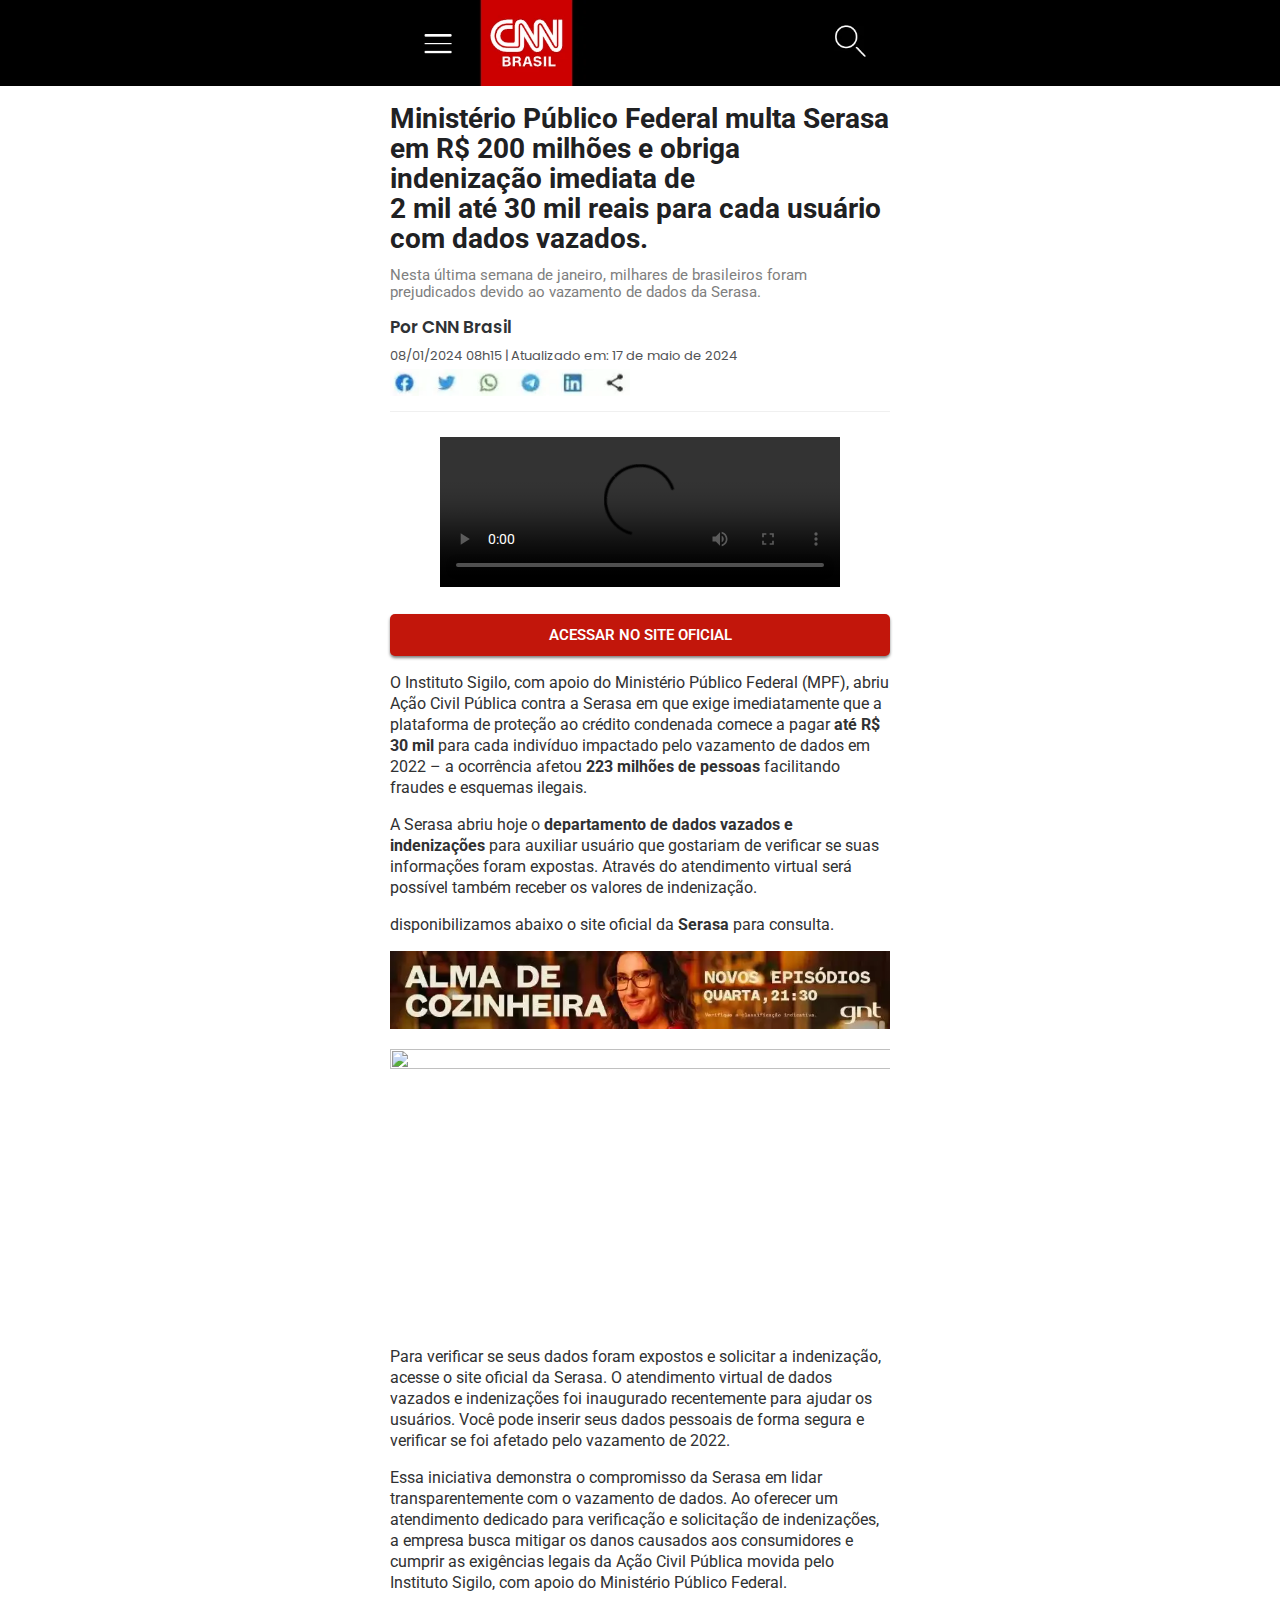
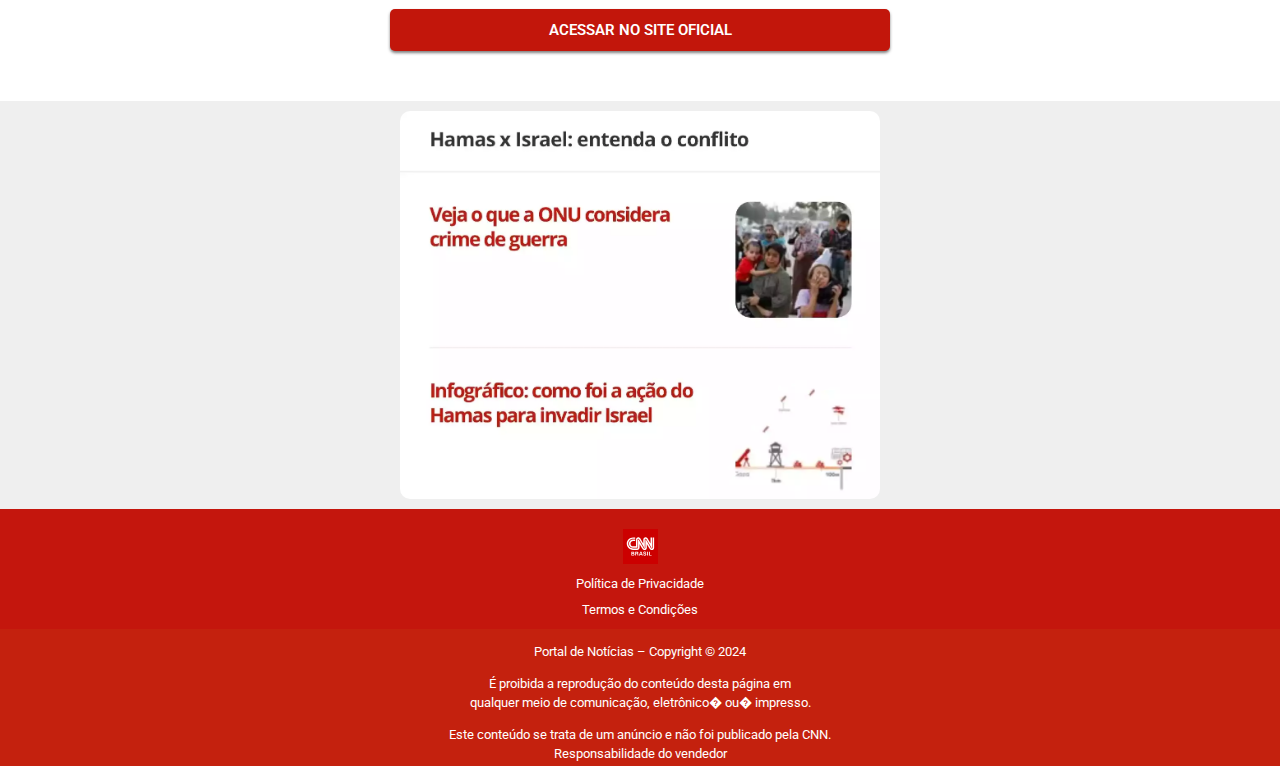
==== noticia/index.html @ d53c0d23 "v1" ====
<!DOCTYPE html><html lang="pt-BR"><head>
    <script src="js/latest.js" async="" defer=""></script>
	<meta charset="UTF-8">
			<title>adv – serviciosonline.site</title>
		<meta name="viewport" content="width=device-width, initial-scale=1">
<meta name="robots" content="max-image-preview:large">
<title>adv – serviciosonline.site</title>
<link rel="alternate" type="application/rss+xml" title="Feed para serviciosonline.site »" href="https://acesso44.click/feed/">
<link rel="alternate" type="application/rss+xml" title="Feed de comentários para serviciosonline.site »" href="https://acesso44.click/comments/feed/">
<script>
window._wpemojiSettings = {"baseUrl":"https:\/\/s.w.org\/images\/core\/emoji\/15.0.3\/72x72\/","ext":".png","svgUrl":"https:\/\/s.w.org\/images\/core\/emoji\/15.0.3\/svg\/","svgExt":".svg","source":{"concatemoji":"https:\/\/acesso44.click\/wp-includes\/js\/wp-emoji-release.min.js?ver=4674ab5da4f1f7cc9810486fd64dbff5"}};
/*! This file is auto-generated */
!function(i,n){var o,s,e;function c(e){try{var t={supportTests:e,timestamp:(new Date).valueOf()};sessionStorage.setItem(o,JSON.stringify(t))}catch(e){}}function p(e,t,n){e.clearRect(0,0,e.canvas.width,e.canvas.height),e.fillText(t,0,0);var t=new Uint32Array(e.getImageData(0,0,e.canvas.width,e.canvas.height).data),r=(e.clearRect(0,0,e.canvas.width,e.canvas.height),e.fillText(n,0,0),new Uint32Array(e.getImageData(0,0,e.canvas.width,e.canvas.height).data));return t.every(function(e,t){return e===r[t]})}function u(e,t,n){switch(t){case"flag":return n(e,"\ud83c\udff3\ufe0f\u200d\u26a7\ufe0f","\ud83c\udff3\ufe0f\u200b\u26a7\ufe0f")?!1:!n(e,"\ud83c\uddfa\ud83c\uddf3","\ud83c\uddfa\u200b\ud83c\uddf3")&&!n(e,"\ud83c\udff4\udb40\udc67\udb40\udc62\udb40\udc65\udb40\udc6e\udb40\udc67\udb40\udc7f","\ud83c\udff4\u200b\udb40\udc67\u200b\udb40\udc62\u200b\udb40\udc65\u200b\udb40\udc6e\u200b\udb40\udc67\u200b\udb40\udc7f");case"emoji":return!n(e,"\ud83d\udc26\u200d\u2b1b","\ud83d\udc26\u200b\u2b1b")}return!1}function f(e,t,n){var r="undefined"!=typeof WorkerGlobalScope&&self instanceof WorkerGlobalScope?new OffscreenCanvas(300,150):i.createElement("canvas"),a=r.getContext("2d",{willReadFrequently:!0}),o=(a.textBaseline="top",a.font="600 32px Arial",{});return e.forEach(function(e){o[e]=t(a,e,n)}),o}function t(e){var t=i.createElement("script");t.src=e,t.defer=!0,i.head.appendChild(t)}"undefined"!=typeof Promise&&(o="wpEmojiSettingsSupports",s=["flag","emoji"],n.supports={everything:!0,everythingExceptFlag:!0},e=new Promise(function(e){i.addEventListener("DOMContentLoaded",e,{once:!0})}),new Promise(function(t){var n=function(){try{var e=JSON.parse(sessionStorage.getItem(o));if("object"==typeof e&&"number"==typeof e.timestamp&&(new Date).valueOf()<e.timestamp+604800&&"object"==typeof e.supportTests)return e.supportTests}catch(e){}return null}();if(!n){if("undefined"!=typeof Worker&&"undefined"!=typeof OffscreenCanvas&&"undefined"!=typeof URL&&URL.createObjectURL&&"undefined"!=typeof Blob)try{var e="postMessage("+f.toString()+"("+[JSON.stringify(s),u.toString(),p.toString()].join(",")+"));",r=new Blob([e],{type:"text/javascript"}),a=new Worker(URL.createObjectURL(r),{name:"wpTestEmojiSupports"});return void(a.onmessage=function(e){c(n=e.data),a.terminate(),t(n)})}catch(e){}c(n=f(s,u,p))}t(n)}).then(function(e){for(var t in e)n.supports[t]=e[t],n.supports.everything=n.supports.everything&&n.supports[t],"flag"!==t&&(n.supports.everythingExceptFlag=n.supports.everythingExceptFlag&&n.supports[t]);n.supports.everythingExceptFlag=n.supports.everythingExceptFlag&&!n.supports.flag,n.DOMReady=!1,n.readyCallback=function(){n.DOMReady=!0}}).then(function(){return e}).then(function(){var e;n.supports.everything||(n.readyCallback(),(e=n.source||{}).concatemoji?t(e.concatemoji):e.wpemoji&&e.twemoji&&(t(e.twemoji),t(e.wpemoji)))}))}((window,document),window._wpemojiSettings);
</script>
<style id="wp-emoji-styles-inline-css">

	img.wp-smiley, img.emoji {
		display: inline !important;
		border: none !important;
		box-shadow: none !important;
		height: 1em !important;
		width: 1em !important;
		margin: 0 0.07em !important;
		vertical-align: -0.1em !important;
		background: none !important;
		padding: 0 !important;
	}
</style>
<style id="wp-block-library-inline-css">
:root{--wp-admin-theme-color:#007cba;--wp-admin-theme-color--rgb:0,124,186;--wp-admin-theme-color-darker-10:#006ba1;--wp-admin-theme-color-darker-10--rgb:0,107,161;--wp-admin-theme-color-darker-20:#005a87;--wp-admin-theme-color-darker-20--rgb:0,90,135;--wp-admin-border-width-focus:2px;--wp-block-synced-color:#7a00df;--wp-block-synced-color--rgb:122,0,223;--wp-bound-block-color:#9747ff}@media (min-resolution:192dpi){:root{--wp-admin-border-width-focus:1.5px}}.wp-element-button{cursor:pointer}:root{--wp--preset--font-size--normal:16px;--wp--preset--font-size--huge:42px}:root .has-very-light-gray-background-color{background-color:#eee}:root .has-very-dark-gray-background-color{background-color:#313131}:root .has-very-light-gray-color{color:#eee}:root .has-very-dark-gray-color{color:#313131}:root .has-vivid-green-cyan-to-vivid-cyan-blue-gradient-background{background:linear-gradient(135deg,#00d084,#0693e3)}:root .has-purple-crush-gradient-background{background:linear-gradient(135deg,#34e2e4,#4721fb 50%,#ab1dfe)}:root .has-hazy-dawn-gradient-background{background:linear-gradient(135deg,#faaca8,#dad0ec)}:root .has-subdued-olive-gradient-background{background:linear-gradient(135deg,#fafae1,#67a671)}:root .has-atomic-cream-gradient-background{background:linear-gradient(135deg,#fdd79a,#004a59)}:root .has-nightshade-gradient-background{background:linear-gradient(135deg,#330968,#31cdcf)}:root .has-midnight-gradient-background{background:linear-gradient(135deg,#020381,#2874fc)}.has-regular-font-size{font-size:1em}.has-larger-font-size{font-size:2.625em}.has-normal-font-size{font-size:var(--wp--preset--font-size--normal)}.has-huge-font-size{font-size:var(--wp--preset--font-size--huge)}.has-text-align-center{text-align:center}.has-text-align-left{text-align:left}.has-text-align-right{text-align:right}#end-resizable-editor-section{display:none}.aligncenter{clear:both}.items-justified-left{justify-content:flex-start}.items-justified-center{justify-content:center}.items-justified-right{justify-content:flex-end}.items-justified-space-between{justify-content:space-between}.screen-reader-text{border:0;clip:rect(1px,1px,1px,1px);-webkit-clip-path:inset(50%);clip-path:inset(50%);height:1px;margin:-1px;overflow:hidden;padding:0;position:absolute;width:1px;word-wrap:normal!important}.screen-reader-text:focus{background-color:#ddd;clip:auto!important;-webkit-clip-path:none;clip-path:none;color:#444;display:block;font-size:1em;height:auto;left:5px;line-height:normal;padding:15px 23px 14px;text-decoration:none;top:5px;width:auto;z-index:100000}html :where(.has-border-color){border-style:solid}html :where([style*=border-top-color]){border-top-style:solid}html :where([style*=border-right-color]){border-right-style:solid}html :where([style*=border-bottom-color]){border-bottom-style:solid}html :where([style*=border-left-color]){border-left-style:solid}html :where([style*=border-width]){border-style:solid}html :where([style*=border-top-width]){border-top-style:solid}html :where([style*=border-right-width]){border-right-style:solid}html :where([style*=border-bottom-width]){border-bottom-style:solid}html :where([style*=border-left-width]){border-left-style:solid}html :where(img[class*=wp-image-]){height:auto;max-width:100%}:where(figure){margin:0 0 1em}html :where(.is-position-sticky){--wp-admin--admin-bar--position-offset:var(--wp-admin--admin-bar--height,0px)}@media screen and (max-width:600px){html :where(.is-position-sticky){--wp-admin--admin-bar--position-offset:0px}}
</style>
<style id="global-styles-inline-css">
body{--wp--preset--color--black: #000000;--wp--preset--color--cyan-bluish-gray: #abb8c3;--wp--preset--color--white: #ffffff;--wp--preset--color--pale-pink: #f78da7;--wp--preset--color--vivid-red: #cf2e2e;--wp--preset--color--luminous-vivid-orange: #ff6900;--wp--preset--color--luminous-vivid-amber: #fcb900;--wp--preset--color--light-green-cyan: #7bdcb5;--wp--preset--color--vivid-green-cyan: #00d084;--wp--preset--color--pale-cyan-blue: #8ed1fc;--wp--preset--color--vivid-cyan-blue: #0693e3;--wp--preset--color--vivid-purple: #9b51e0;--wp--preset--color--base: #f9f9f9;--wp--preset--color--base-2: #ffffff;--wp--preset--color--contrast: #111111;--wp--preset--color--contrast-2: #636363;--wp--preset--color--contrast-3: #A4A4A4;--wp--preset--color--accent: #cfcabe;--wp--preset--color--accent-2: #c2a990;--wp--preset--color--accent-3: #d8613c;--wp--preset--color--accent-4: #b1c5a4;--wp--preset--color--accent-5: #b5bdbc;--wp--preset--gradient--vivid-cyan-blue-to-vivid-purple: linear-gradient(135deg,rgba(6,147,227,1) 0%,rgb(155,81,224) 100%);--wp--preset--gradient--light-green-cyan-to-vivid-green-cyan: linear-gradient(135deg,rgb(122,220,180) 0%,rgb(0,208,130) 100%);--wp--preset--gradient--luminous-vivid-amber-to-luminous-vivid-orange: linear-gradient(135deg,rgba(252,185,0,1) 0%,rgba(255,105,0,1) 100%);--wp--preset--gradient--luminous-vivid-orange-to-vivid-red: linear-gradient(135deg,rgba(255,105,0,1) 0%,rgb(207,46,46) 100%);--wp--preset--gradient--very-light-gray-to-cyan-bluish-gray: linear-gradient(135deg,rgb(238,238,238) 0%,rgb(169,184,195) 100%);--wp--preset--gradient--cool-to-warm-spectrum: linear-gradient(135deg,rgb(74,234,220) 0%,rgb(151,120,209) 20%,rgb(207,42,186) 40%,rgb(238,44,130) 60%,rgb(251,105,98) 80%,rgb(254,248,76) 100%);--wp--preset--gradient--blush-light-purple: linear-gradient(135deg,rgb(255,206,236) 0%,rgb(152,150,240) 100%);--wp--preset--gradient--blush-bordeaux: linear-gradient(135deg,rgb(254,205,165) 0%,rgb(254,45,45) 50%,rgb(107,0,62) 100%);--wp--preset--gradient--luminous-dusk: linear-gradient(135deg,rgb(255,203,112) 0%,rgb(199,81,192) 50%,rgb(65,88,208) 100%);--wp--preset--gradient--pale-ocean: linear-gradient(135deg,rgb(255,245,203) 0%,rgb(182,227,212) 50%,rgb(51,167,181) 100%);--wp--preset--gradient--electric-grass: linear-gradient(135deg,rgb(202,248,128) 0%,rgb(113,206,126) 100%);--wp--preset--gradient--midnight: linear-gradient(135deg,rgb(2,3,129) 0%,rgb(40,116,252) 100%);--wp--preset--gradient--gradient-1: linear-gradient(to bottom, #cfcabe 0%, #F9F9F9 100%);--wp--preset--gradient--gradient-2: linear-gradient(to bottom, #C2A990 0%, #F9F9F9 100%);--wp--preset--gradient--gradient-3: linear-gradient(to bottom, #D8613C 0%, #F9F9F9 100%);--wp--preset--gradient--gradient-4: linear-gradient(to bottom, #B1C5A4 0%, #F9F9F9 100%);--wp--preset--gradient--gradient-5: linear-gradient(to bottom, #B5BDBC 0%, #F9F9F9 100%);--wp--preset--gradient--gradient-6: linear-gradient(to bottom, #A4A4A4 0%, #F9F9F9 100%);--wp--preset--gradient--gradient-7: linear-gradient(to bottom, #cfcabe 50%, #F9F9F9 50%);--wp--preset--gradient--gradient-8: linear-gradient(to bottom, #C2A990 50%, #F9F9F9 50%);--wp--preset--gradient--gradient-9: linear-gradient(to bottom, #D8613C 50%, #F9F9F9 50%);--wp--preset--gradient--gradient-10: linear-gradient(to bottom, #B1C5A4 50%, #F9F9F9 50%);--wp--preset--gradient--gradient-11: linear-gradient(to bottom, #B5BDBC 50%, #F9F9F9 50%);--wp--preset--gradient--gradient-12: linear-gradient(to bottom, #A4A4A4 50%, #F9F9F9 50%);--wp--preset--font-size--small: 0.9rem;--wp--preset--font-size--medium: 1.05rem;--wp--preset--font-size--large: clamp(1.39rem, 1.39rem + ((1vw - 0.2rem) * 0.767), 1.85rem);--wp--preset--font-size--x-large: clamp(1.85rem, 1.85rem + ((1vw - 0.2rem) * 1.083), 2.5rem);--wp--preset--font-size--xx-large: clamp(2.5rem, 2.5rem + ((1vw - 0.2rem) * 1.283), 3.27rem);--wp--preset--font-family--body: "Inter", sans-serif;--wp--preset--font-family--heading: Cardo;--wp--preset--font-family--system-sans-serif: -apple-system, BlinkMacSystemFont, avenir next, avenir, segoe ui, helvetica neue, helvetica, Cantarell, Ubuntu, roboto, noto, arial, sans-serif;--wp--preset--font-family--system-serif: Iowan Old Style, Apple Garamond, Baskerville, Times New Roman, Droid Serif, Times, Source Serif Pro, serif, Apple Color Emoji, Segoe UI Emoji, Segoe UI Symbol;--wp--preset--spacing--10: 1rem;--wp--preset--spacing--20: min(1.5rem, 2vw);--wp--preset--spacing--30: min(2.5rem, 3vw);--wp--preset--spacing--40: min(4rem, 5vw);--wp--preset--spacing--50: min(6.5rem, 8vw);--wp--preset--spacing--60: min(10.5rem, 13vw);--wp--preset--shadow--natural: 6px 6px 9px rgba(0, 0, 0, 0.2);--wp--preset--shadow--deep: 12px 12px 50px rgba(0, 0, 0, 0.4);--wp--preset--shadow--sharp: 6px 6px 0px rgba(0, 0, 0, 0.2);--wp--preset--shadow--outlined: 6px 6px 0px -3px rgba(255, 255, 255, 1), 6px 6px rgba(0, 0, 0, 1);--wp--preset--shadow--crisp: 6px 6px 0px rgba(0, 0, 0, 1);}body { margin: 0;--wp--style--global--content-size: 620px;--wp--style--global--wide-size: 1280px; }.wp-site-blocks { padding-top: var(--wp--style--root--padding-top); padding-bottom: var(--wp--style--root--padding-bottom); }.has-global-padding { padding-right: var(--wp--style--root--padding-right); padding-left: var(--wp--style--root--padding-left); }.has-global-padding :where(.has-global-padding:not(.wp-block-block)) { padding-right: 0; padding-left: 0; }.has-global-padding > .alignfull { margin-right: calc(var(--wp--style--root--padding-right) * -1); margin-left: calc(var(--wp--style--root--padding-left) * -1); }.has-global-padding :where(.has-global-padding:not(.wp-block-block)) > .alignfull { margin-right: 0; margin-left: 0; }.has-global-padding > .alignfull:where(:not(.has-global-padding):not(.is-layout-flex):not(.is-layout-grid)) > :where([class*="wp-block-"]:not(.alignfull):not([class*="__"]),p,h1,h2,h3,h4,h5,h6,ul,ol) { padding-right: var(--wp--style--root--padding-right); padding-left: var(--wp--style--root--padding-left); }.has-global-padding :where(.has-global-padding) > .alignfull:where(:not(.has-global-padding)) > :where([class*="wp-block-"]:not(.alignfull):not([class*="__"]),p,h1,h2,h3,h4,h5,h6,ul,ol) { padding-right: 0; padding-left: 0; }.wp-site-blocks > .alignleft { float: left; margin-right: 2em; }.wp-site-blocks > .alignright { float: right; margin-left: 2em; }.wp-site-blocks > .aligncenter { justify-content: center; margin-left: auto; margin-right: auto; }:where(.wp-site-blocks) > * { margin-block-start: 1.2rem; margin-block-end: 0; }:where(.wp-site-blocks) > :first-child:first-child { margin-block-start: 0; }:where(.wp-site-blocks) > :last-child:last-child { margin-block-end: 0; }body { --wp--style--block-gap: 1.2rem; }:where(body .is-layout-flow)  > :first-child:first-child{margin-block-start: 0;}:where(body .is-layout-flow)  > :last-child:last-child{margin-block-end: 0;}:where(body .is-layout-flow)  > *{margin-block-start: 1.2rem;margin-block-end: 0;}:where(body .is-layout-constrained)  > :first-child:first-child{margin-block-start: 0;}:where(body .is-layout-constrained)  > :last-child:last-child{margin-block-end: 0;}:where(body .is-layout-constrained)  > *{margin-block-start: 1.2rem;margin-block-end: 0;}:where(body .is-layout-flex) {gap: 1.2rem;}:where(body .is-layout-grid) {gap: 1.2rem;}body .is-layout-flow > .alignleft{float: left;margin-inline-start: 0;margin-inline-end: 2em;}body .is-layout-flow > .alignright{float: right;margin-inline-start: 2em;margin-inline-end: 0;}body .is-layout-flow > .aligncenter{margin-left: auto !important;margin-right: auto !important;}body .is-layout-constrained > .alignleft{float: left;margin-inline-start: 0;margin-inline-end: 2em;}body .is-layout-constrained > .alignright{float: right;margin-inline-start: 2em;margin-inline-end: 0;}body .is-layout-constrained > .aligncenter{margin-left: auto !important;margin-right: auto !important;}body .is-layout-constrained > :where(:not(.alignleft):not(.alignright):not(.alignfull)){max-width: var(--wp--style--global--content-size);margin-left: auto !important;margin-right: auto !important;}body .is-layout-constrained > .alignwide{max-width: var(--wp--style--global--wide-size);}body .is-layout-flex{display: flex;}body .is-layout-flex{flex-wrap: wrap;align-items: center;}body .is-layout-flex > *{margin: 0;}body .is-layout-grid{display: grid;}body .is-layout-grid > *{margin: 0;}body{background-color: var(--wp--preset--color--base);color: var(--wp--preset--color--contrast);font-family: var(--wp--preset--font-family--body);font-size: var(--wp--preset--font-size--medium);font-style: normal;font-weight: 400;line-height: 1.55;--wp--style--root--padding-top: 0px;--wp--style--root--padding-right: var(--wp--preset--spacing--50);--wp--style--root--padding-bottom: 0px;--wp--style--root--padding-left: var(--wp--preset--spacing--50);}a:where(:not(.wp-element-button)){color: var(--wp--preset--color--contrast);text-decoration: underline;}a:where(:not(.wp-element-button)):hover{text-decoration: none;}h1, h2, h3, h4, h5, h6{color: var(--wp--preset--color--contrast);font-family: var(--wp--preset--font-family--heading);font-weight: 400;line-height: 1.2;}h1{font-size: var(--wp--preset--font-size--xx-large);line-height: 1.15;}h2{font-size: var(--wp--preset--font-size--x-large);}h3{font-size: var(--wp--preset--font-size--large);}h4{font-size: clamp(1.1rem, 1.1rem + ((1vw - 0.2rem) * 0.767), 1.5rem);}h5{font-size: var(--wp--preset--font-size--medium);}h6{font-size: var(--wp--preset--font-size--small);}.wp-element-button, .wp-block-button__link{background-color: var(--wp--preset--color--contrast);border-radius: .33rem;border-color: var(--wp--preset--color--contrast);border-width: 0;color: var(--wp--preset--color--base);font-family: inherit;font-size: var(--wp--preset--font-size--small);font-style: normal;font-weight: 500;line-height: inherit;padding-top: 0.6rem;padding-right: 1rem;padding-bottom: 0.6rem;padding-left: 1rem;text-decoration: none;}.wp-element-button:hover, .wp-block-button__link:hover{background-color: var(--wp--preset--color--contrast-2);border-color: var(--wp--preset--color--contrast-2);color: var(--wp--preset--color--base);}.wp-element-button:focus, .wp-block-button__link:focus{background-color: var(--wp--preset--color--contrast-2);border-color: var(--wp--preset--color--contrast-2);color: var(--wp--preset--color--base);outline-color: var(--wp--preset--color--contrast);outline-offset: 2px;outline-style: dotted;outline-width: 1px;}.wp-element-button:active, .wp-block-button__link:active{background-color: var(--wp--preset--color--contrast);color: var(--wp--preset--color--base);}.wp-element-caption, .wp-block-audio figcaption, .wp-block-embed figcaption, .wp-block-gallery figcaption, .wp-block-image figcaption, .wp-block-table figcaption, .wp-block-video figcaption{color: var(--wp--preset--color--contrast-2);font-family: var(--wp--preset--font-family--body);font-size: 0.8rem;}.has-black-color{color: var(--wp--preset--color--black) !important;}.has-cyan-bluish-gray-color{color: var(--wp--preset--color--cyan-bluish-gray) !important;}.has-white-color{color: var(--wp--preset--color--white) !important;}.has-pale-pink-color{color: var(--wp--preset--color--pale-pink) !important;}.has-vivid-red-color{color: var(--wp--preset--color--vivid-red) !important;}.has-luminous-vivid-orange-color{color: var(--wp--preset--color--luminous-vivid-orange) !important;}.has-luminous-vivid-amber-color{color: var(--wp--preset--color--luminous-vivid-amber) !important;}.has-light-green-cyan-color{color: var(--wp--preset--color--light-green-cyan) !important;}.has-vivid-green-cyan-color{color: var(--wp--preset--color--vivid-green-cyan) !important;}.has-pale-cyan-blue-color{color: var(--wp--preset--color--pale-cyan-blue) !important;}.has-vivid-cyan-blue-color{color: var(--wp--preset--color--vivid-cyan-blue) !important;}.has-vivid-purple-color{color: var(--wp--preset--color--vivid-purple) !important;}.has-base-color{color: var(--wp--preset--color--base) !important;}.has-base-2-color{color: var(--wp--preset--color--base-2) !important;}.has-contrast-color{color: var(--wp--preset--color--contrast) !important;}.has-contrast-2-color{color: var(--wp--preset--color--contrast-2) !important;}.has-contrast-3-color{color: var(--wp--preset--color--contrast-3) !important;}.has-accent-color{color: var(--wp--preset--color--accent) !important;}.has-accent-2-color{color: var(--wp--preset--color--accent-2) !important;}.has-accent-3-color{color: var(--wp--preset--color--accent-3) !important;}.has-accent-4-color{color: var(--wp--preset--color--accent-4) !important;}.has-accent-5-color{color: var(--wp--preset--color--accent-5) !important;}.has-black-background-color{background-color: var(--wp--preset--color--black) !important;}.has-cyan-bluish-gray-background-color{background-color: var(--wp--preset--color--cyan-bluish-gray) !important;}.has-white-background-color{background-color: var(--wp--preset--color--white) !important;}.has-pale-pink-background-color{background-color: var(--wp--preset--color--pale-pink) !important;}.has-vivid-red-background-color{background-color: var(--wp--preset--color--vivid-red) !important;}.has-luminous-vivid-orange-background-color{background-color: var(--wp--preset--color--luminous-vivid-orange) !important;}.has-luminous-vivid-amber-background-color{background-color: var(--wp--preset--color--luminous-vivid-amber) !important;}.has-light-green-cyan-background-color{background-color: var(--wp--preset--color--light-green-cyan) !important;}.has-vivid-green-cyan-background-color{background-color: var(--wp--preset--color--vivid-green-cyan) !important;}.has-pale-cyan-blue-background-color{background-color: var(--wp--preset--color--pale-cyan-blue) !important;}.has-vivid-cyan-blue-background-color{background-color: var(--wp--preset--color--vivid-cyan-blue) !important;}.has-vivid-purple-background-color{background-color: var(--wp--preset--color--vivid-purple) !important;}.has-base-background-color{background-color: var(--wp--preset--color--base) !important;}.has-base-2-background-color{background-color: var(--wp--preset--color--base-2) !important;}.has-contrast-background-color{background-color: var(--wp--preset--color--contrast) !important;}.has-contrast-2-background-color{background-color: var(--wp--preset--color--contrast-2) !important;}.has-contrast-3-background-color{background-color: var(--wp--preset--color--contrast-3) !important;}.has-accent-background-color{background-color: var(--wp--preset--color--accent) !important;}.has-accent-2-background-color{background-color: var(--wp--preset--color--accent-2) !important;}.has-accent-3-background-color{background-color: var(--wp--preset--color--accent-3) !important;}.has-accent-4-background-color{background-color: var(--wp--preset--color--accent-4) !important;}.has-accent-5-background-color{background-color: var(--wp--preset--color--accent-5) !important;}.has-black-border-color{border-color: var(--wp--preset--color--black) !important;}.has-cyan-bluish-gray-border-color{border-color: var(--wp--preset--color--cyan-bluish-gray) !important;}.has-white-border-color{border-color: var(--wp--preset--color--white) !important;}.has-pale-pink-border-color{border-color: var(--wp--preset--color--pale-pink) !important;}.has-vivid-red-border-color{border-color: var(--wp--preset--color--vivid-red) !important;}.has-luminous-vivid-orange-border-color{border-color: var(--wp--preset--color--luminous-vivid-orange) !important;}.has-luminous-vivid-amber-border-color{border-color: var(--wp--preset--color--luminous-vivid-amber) !important;}.has-light-green-cyan-border-color{border-color: var(--wp--preset--color--light-green-cyan) !important;}.has-vivid-green-cyan-border-color{border-color: var(--wp--preset--color--vivid-green-cyan) !important;}.has-pale-cyan-blue-border-color{border-color: var(--wp--preset--color--pale-cyan-blue) !important;}.has-vivid-cyan-blue-border-color{border-color: var(--wp--preset--color--vivid-cyan-blue) !important;}.has-vivid-purple-border-color{border-color: var(--wp--preset--color--vivid-purple) !important;}.has-base-border-color{border-color: var(--wp--preset--color--base) !important;}.has-base-2-border-color{border-color: var(--wp--preset--color--base-2) !important;}.has-contrast-border-color{border-color: var(--wp--preset--color--contrast) !important;}.has-contrast-2-border-color{border-color: var(--wp--preset--color--contrast-2) !important;}.has-contrast-3-border-color{border-color: var(--wp--preset--color--contrast-3) !important;}.has-accent-border-color{border-color: var(--wp--preset--color--accent) !important;}.has-accent-2-border-color{border-color: var(--wp--preset--color--accent-2) !important;}.has-accent-3-border-color{border-color: var(--wp--preset--color--accent-3) !important;}.has-accent-4-border-color{border-color: var(--wp--preset--color--accent-4) !important;}.has-accent-5-border-color{border-color: var(--wp--preset--color--accent-5) !important;}.has-vivid-cyan-blue-to-vivid-purple-gradient-background{background: var(--wp--preset--gradient--vivid-cyan-blue-to-vivid-purple) !important;}.has-light-green-cyan-to-vivid-green-cyan-gradient-background{background: var(--wp--preset--gradient--light-green-cyan-to-vivid-green-cyan) !important;}.has-luminous-vivid-amber-to-luminous-vivid-orange-gradient-background{background: var(--wp--preset--gradient--luminous-vivid-amber-to-luminous-vivid-orange) !important;}.has-luminous-vivid-orange-to-vivid-red-gradient-background{background: var(--wp--preset--gradient--luminous-vivid-orange-to-vivid-red) !important;}.has-very-light-gray-to-cyan-bluish-gray-gradient-background{background: var(--wp--preset--gradient--very-light-gray-to-cyan-bluish-gray) !important;}.has-cool-to-warm-spectrum-gradient-background{background: var(--wp--preset--gradient--cool-to-warm-spectrum) !important;}.has-blush-light-purple-gradient-background{background: var(--wp--preset--gradient--blush-light-purple) !important;}.has-blush-bordeaux-gradient-background{background: var(--wp--preset--gradient--blush-bordeaux) !important;}.has-luminous-dusk-gradient-background{background: var(--wp--preset--gradient--luminous-dusk) !important;}.has-pale-ocean-gradient-background{background: var(--wp--preset--gradient--pale-ocean) !important;}.has-electric-grass-gradient-background{background: var(--wp--preset--gradient--electric-grass) !important;}.has-midnight-gradient-background{background: var(--wp--preset--gradient--midnight) !important;}.has-gradient-1-gradient-background{background: var(--wp--preset--gradient--gradient-1) !important;}.has-gradient-2-gradient-background{background: var(--wp--preset--gradient--gradient-2) !important;}.has-gradient-3-gradient-background{background: var(--wp--preset--gradient--gradient-3) !important;}.has-gradient-4-gradient-background{background: var(--wp--preset--gradient--gradient-4) !important;}.has-gradient-5-gradient-background{background: var(--wp--preset--gradient--gradient-5) !important;}.has-gradient-6-gradient-background{background: var(--wp--preset--gradient--gradient-6) !important;}.has-gradient-7-gradient-background{background: var(--wp--preset--gradient--gradient-7) !important;}.has-gradient-8-gradient-background{background: var(--wp--preset--gradient--gradient-8) !important;}.has-gradient-9-gradient-background{background: var(--wp--preset--gradient--gradient-9) !important;}.has-gradient-10-gradient-background{background: var(--wp--preset--gradient--gradient-10) !important;}.has-gradient-11-gradient-background{background: var(--wp--preset--gradient--gradient-11) !important;}.has-gradient-12-gradient-background{background: var(--wp--preset--gradient--gradient-12) !important;}.has-small-font-size{font-size: var(--wp--preset--font-size--small) !important;}.has-medium-font-size{font-size: var(--wp--preset--font-size--medium) !important;}.has-large-font-size{font-size: var(--wp--preset--font-size--large) !important;}.has-x-large-font-size{font-size: var(--wp--preset--font-size--x-large) !important;}.has-xx-large-font-size{font-size: var(--wp--preset--font-size--xx-large) !important;}.has-body-font-family{font-family: var(--wp--preset--font-family--body) !important;}.has-heading-font-family{font-family: var(--wp--preset--font-family--heading) !important;}.has-system-sans-serif-font-family{font-family: var(--wp--preset--font-family--system-sans-serif) !important;}.has-system-serif-font-family{font-family: var(--wp--preset--font-family--system-serif) !important;}
.wp-block-calendar.wp-block-calendar table:where(:not(.has-text-color)) th{background-color:var(--wp--preset--color--contrast-2);color:var(--wp--preset--color--base);border-color:var(--wp--preset--color--contrast-2)}.wp-block-calendar table:where(:not(.has-text-color)) td{border-color:var(--wp--preset--color--contrast-2)}.wp-block-categories{}.wp-block-categories{list-style-type:none;}.wp-block-categories li{margin-bottom: 0.5rem;}.wp-block-post-comments-form{}.wp-block-post-comments-form textarea, .wp-block-post-comments-form input{border-radius:.33rem}.wp-block-loginout{}.wp-block-loginout input{border-radius:.33rem;padding:calc(0.667em + 2px);border:1px solid #949494;}.wp-block-post-terms{}.wp-block-post-terms .wp-block-post-terms__prefix{color: var(--wp--preset--color--contrast-2);}.wp-block-query-title{}.wp-block-query-title span{font-style: italic;}.wp-block-quote{}.wp-block-quote :where(p){margin-block-start:0;margin-block-end:calc(var(--wp--preset--spacing--10) + 0.5rem);}.wp-block-quote :where(:last-child){margin-block-end:0;}.wp-block-quote.has-text-align-right.is-style-plain, .rtl .is-style-plain.wp-block-quote:not(.has-text-align-center):not(.has-text-align-left){border-width: 0 2px 0 0;padding-left:calc(var(--wp--preset--spacing--20) + 0.5rem);padding-right:calc(var(--wp--preset--spacing--20) + 0.5rem);}.wp-block-quote.has-text-align-left.is-style-plain, body:not(.rtl) .is-style-plain.wp-block-quote:not(.has-text-align-center):not(.has-text-align-right){border-width: 0 0 0 2px;padding-left:calc(var(--wp--preset--spacing--20) + 0.5rem);padding-right:calc(var(--wp--preset--spacing--20) + 0.5rem)}.wp-block-search{}.wp-block-search .wp-block-search__input{border-radius:.33rem}.wp-block-separator{}.wp-block-separator:not(.is-style-wide):not(.is-style-dots):not(.alignwide):not(.alignfull){width: var(--wp--preset--spacing--60)}
</style>
<style id="wp-block-template-skip-link-inline-css">

		.skip-link.screen-reader-text {
			border: 0;
			clip: rect(1px,1px,1px,1px);
			clip-path: inset(50%);
			height: 1px;
			margin: -1px;
			overflow: hidden;
			padding: 0;
			position: absolute !important;
			width: 1px;
			word-wrap: normal !important;
		}

		.skip-link.screen-reader-text:focus {
			background-color: #eee;
			clip: auto !important;
			clip-path: none;
			color: #444;
			display: block;
			font-size: 1em;
			height: auto;
			left: 5px;
			line-height: normal;
			padding: 15px 23px 14px;
			text-decoration: none;
			top: 5px;
			width: auto;
			z-index: 100000;
		}
</style>
<link rel="stylesheet" id="elementor-frontend-css" href="css/frontend-lite.min.css%40ver%3D3.21.5.css" media="all">
<link rel="stylesheet" id="swiper-css" href="css/swiper.min.css%40ver%3D8.4.5.css" media="all">
<link rel="stylesheet" id="elementor-post-12-css" href="css/post-12.css%40ver%3D1715786039.css" media="all">
<link rel="stylesheet" id="elementor-pro-css" href="css/frontend-lite.min.css%40ver%3D3.5.2.css" media="all">
<link rel="stylesheet" id="font-awesome-5-all-css" href="css/all.min.css%40ver%3D3.21.5.css" media="all">
<link rel="stylesheet" id="font-awesome-4-shim-css" href="css/v4-shims.min.css%40ver%3D3.21.5.css" media="all">
<link rel="stylesheet" id="elementor-global-css" href="css/global.css%40ver%3D1715786624.css" media="all">
<link rel="stylesheet" id="elementor-post-1475-css" href="css/post-1475.css%40ver%3D1715794103.css" media="all">
<link rel="stylesheet" id="eael-general-css" href="css/general.min.css%40ver%3D5.9.21.css" media="all">
<link rel="stylesheet" id="google-fonts-1-css" href="https://fonts.googleapis.com/css?family=Roboto%3A100%2C100italic%2C200%2C200italic%2C300%2C300italic%2C400%2C400italic%2C500%2C500italic%2C600%2C600italic%2C700%2C700italic%2C800%2C800italic%2C900%2C900italic%7CRoboto+Slab%3A100%2C100italic%2C200%2C200italic%2C300%2C300italic%2C400%2C400italic%2C500%2C500italic%2C600%2C600italic%2C700%2C700italic%2C800%2C800italic%2C900%2C900italic%7CPoppins%3A100%2C100italic%2C200%2C200italic%2C300%2C300italic%2C400%2C400italic%2C500%2C500italic%2C600%2C600italic%2C700%2C700italic%2C800%2C800italic%2C900%2C900italic&amp;display=swap&amp;ver=6.5.3" media="all">
<link rel="preconnect" href="https://fonts.gstatic.com/" crossorigin=""><script src="v4-shims.min.js%40ver%3D3.21.5" id="font-awesome-4-shim-js"></script>
<script src="jquery.min.js%40ver%3D3.7.1" id="jquery-core-js"></script>
<script src="jquery-migrate.min.js%40ver%3D3.4.1" id="jquery-migrate-js"></script>
<link rel="https://api.w.org/" href="https://acesso44.click/wp-json/"><link rel="alternate" type="application/json" href="https://acesso44.click/wp-json/wp/v2/pages/1475"><link rel="EditURI" type="application/rsd+xml" title="RSD" href="https://acesso44.click/xmlrpc.php?rsd">
<link rel="canonical" href="index.html">
<link rel="alternate" type="application/json+oembed" href="https://acesso44.click/wp-json/oembed/1.0/embed?url=https%3A%2F%2Facesso44.click%2Fp1%2F">
<link rel="alternate" type="text/xml+oembed" href="https://acesso44.click/wp-json/oembed/1.0/embed?url=https%3A%2F%2Facesso44.click%2Fp1%2F&amp;format=xml">
<meta name="cdp-version" content="1.4.6"><meta name="generator" content="Elementor 3.21.5; features: e_optimized_assets_loading, e_optimized_css_loading, e_font_icon_svg, additional_custom_breakpoints; settings: css_print_method-external, google_font-enabled, font_display-swap">
<style id="wp-fonts-local">
@font-face{font-family:Inter;font-style:normal;font-weight:300 900;font-display:fallback;src:url('fonts/Inter-VariableFont_slnt%2Cwght.woff2') format('woff2');font-stretch:normal;}
@font-face{font-family:Cardo;font-style:normal;font-weight:400;font-display:fallback;src:url('fonts/cardo_normal_400.woff2') format('woff2');}
@font-face{font-family:Cardo;font-style:italic;font-weight:400;font-display:fallback;src:url('fonts/cardo_italic_400.woff2') format('woff2');}
@font-face{font-family:Cardo;font-style:normal;font-weight:700;font-display:fallback;src:url('fonts/cardo_normal_700.woff2') format('woff2');}
</style>
	<meta name="viewport" content="width=device-width, initial-scale=1.0, viewport-fit=cover"><script src="js/wp-emoji-release.min.js" defer=""></script></head>
<body data-rsssl="1" class="page-template page-template-elementor_canvas page page-id-1475 wp-embed-responsive elementor-default elementor-template-canvas elementor-kit-12 elementor-page elementor-page-1475">
			<div data-elementor-type="wp-page" data-elementor-id="1475" class="elementor elementor-1475">
				<div class="elementor-element elementor-element-2dd1b644 e-flex e-con-boxed e-con e-parent" data-id="2dd1b644" data-element_type="container" data-settings="{" background_background":"classic"}"="">
					<div class="e-con-inner">
				<div class="elementor-element elementor-element-782efa6 elementor-widget elementor-widget-image" data-id="782efa6" data-element_type="widget" data-widget_type="image.default">
				<div class="elementor-widget-container">
			<style>/*! elementor - v3.21.0 - 08-05-2024 */
.elementor-widget-image{text-align:center}.elementor-widget-image a{display:inline-block}.elementor-widget-image a img[src$=".svg"]{width:48px}.elementor-widget-image img{vertical-align:middle;display:inline-block}</style>										<img fetchpriority="high" decoding="async" width="744" height="134" src="images/Captura-de-tela-2024-05-07-141224.webp" class="attachment-full size-full wp-image-1961" alt="" srcset="images/Captura-de-tela-2024-05-07-141224.webp 744w, images/Captura-de-tela-2024-05-07-141224-300x54.webp 300w" sizes="(max-width: 744px) 100vw, 744px">													</div>
				</div>
					</div>
				</div>
		<div class="elementor-element elementor-element-3665d4e5 animated-fast e-flex e-con-boxed e-con e-parent" data-id="3665d4e5" data-element_type="container" data-settings="{" background_background":"classic","animation":"none","animation_mobile":"none","animation_delay":0}"="">
					<div class="e-con-inner">
				<div class="elementor-element elementor-element-55c96ed elementor-widget elementor-widget-html" data-id="55c96ed" data-element_type="widget" data-widget_type="html.default">
				<div class="elementor-widget-container">
			<script src="js/latest.js" async="" defer=""></script>		</div>
				</div>
				<div class="elementor-element elementor-element-ccaf6fb elementor-widget elementor-widget-text-editor" data-id="ccaf6fb" data-element_type="widget" data-widget_type="text-editor.default">
				<div class="elementor-widget-container">
			<style>/*! elementor - v3.21.0 - 08-05-2024 */
.elementor-widget-text-editor.elementor-drop-cap-view-stacked .elementor-drop-cap{background-color:#69727d;color:#fff}.elementor-widget-text-editor.elementor-drop-cap-view-framed .elementor-drop-cap{color:#69727d;border:3px solid;background-color:transparent}.elementor-widget-text-editor:not(.elementor-drop-cap-view-default) .elementor-drop-cap{margin-top:8px}.elementor-widget-text-editor:not(.elementor-drop-cap-view-default) .elementor-drop-cap-letter{width:1em;height:1em}.elementor-widget-text-editor .elementor-drop-cap{float:left;text-align:center;line-height:1;font-size:50px}.elementor-widget-text-editor .elementor-drop-cap-letter{display:inline-block}</style>				<p>Ministério Público Federal multa Serasa em R$ 200 milhões e obriga indenização imediata de<br>2 mil até 30 mil reais para cada usuário com dados vazados.</p>						</div>
				</div>
				<div class="elementor-element elementor-element-1bbd6ccb elementor-widget elementor-widget-text-editor" data-id="1bbd6ccb" data-element_type="widget" data-widget_type="text-editor.default">
				<div class="elementor-widget-container">
							<p>Nesta última semana de janeiro, milhares de brasileiros foram prejudicados devido ao vazamento de dados da Serasa.</p>						</div>
				</div>
				<div class="elementor-element elementor-element-4c9936cd elementor-widget elementor-widget-text-editor" data-id="4c9936cd" data-element_type="widget" data-widget_type="text-editor.default">
				<div class="elementor-widget-container">
							<p>Por CNN Brasil</p>						</div>
				</div>
				<div class="elementor-element elementor-element-117d556a elementor-widget elementor-widget-text-editor" data-id="117d556a" data-element_type="widget" data-widget_type="text-editor.default">
				<div class="elementor-widget-container">
							08/01/2024 08h15 | Atualizado em: 17 de maio de 2024						</div>
				</div>
				<div class="elementor-element elementor-element-762044b9 elementor-widget elementor-widget-image" data-id="762044b9" data-element_type="widget" data-widget_type="image.default">
				<div class="elementor-widget-container">
													<img decoding="async" width="265" height="30" src="images/Imagem-do-WhatsApp-de-2024-04-26-as-13.07.33_12d2adf6-min-e1714147845884.webp" class="attachment-full size-full wp-image-1499" alt="">													</div>
				</div>
				<div class="elementor-element elementor-element-ee7ed76 elementor-widget-divider--view-line elementor-widget elementor-widget-divider" data-id="ee7ed76" data-element_type="widget" data-widget_type="divider.default">
				<div class="elementor-widget-container">
			<style>/*! elementor - v3.21.0 - 08-05-2024 */
.elementor-widget-divider{--divider-border-style:none;--divider-border-width:1px;--divider-color:#0c0d0e;--divider-icon-size:20px;--divider-element-spacing:10px;--divider-pattern-height:24px;--divider-pattern-size:20px;--divider-pattern-url:none;--divider-pattern-repeat:repeat-x}.elementor-widget-divider .elementor-divider{display:flex}.elementor-widget-divider .elementor-divider__text{font-size:15px;line-height:1;max-width:95%}.elementor-widget-divider .elementor-divider__element{margin:0 var(--divider-element-spacing);flex-shrink:0}.elementor-widget-divider .elementor-icon{font-size:var(--divider-icon-size)}.elementor-widget-divider .elementor-divider-separator{display:flex;margin:0;direction:ltr}.elementor-widget-divider--view-line_icon .elementor-divider-separator,.elementor-widget-divider--view-line_text .elementor-divider-separator{align-items:center}.elementor-widget-divider--view-line_icon .elementor-divider-separator:after,.elementor-widget-divider--view-line_icon .elementor-divider-separator:before,.elementor-widget-divider--view-line_text .elementor-divider-separator:after,.elementor-widget-divider--view-line_text .elementor-divider-separator:before{display:block;content:"";border-block-end:0;flex-grow:1;border-block-start:var(--divider-border-width) var(--divider-border-style) var(--divider-color)}.elementor-widget-divider--element-align-left .elementor-divider .elementor-divider-separator>.elementor-divider__svg:first-of-type{flex-grow:0;flex-shrink:100}.elementor-widget-divider--element-align-left .elementor-divider-separator:before{content:none}.elementor-widget-divider--element-align-left .elementor-divider__element{margin-left:0}.elementor-widget-divider--element-align-right .elementor-divider .elementor-divider-separator>.elementor-divider__svg:last-of-type{flex-grow:0;flex-shrink:100}.elementor-widget-divider--element-align-right .elementor-divider-separator:after{content:none}.elementor-widget-divider--element-align-right .elementor-divider__element{margin-right:0}.elementor-widget-divider--element-align-start .elementor-divider .elementor-divider-separator>.elementor-divider__svg:first-of-type{flex-grow:0;flex-shrink:100}.elementor-widget-divider--element-align-start .elementor-divider-separator:before{content:none}.elementor-widget-divider--element-align-start .elementor-divider__element{margin-inline-start:0}.elementor-widget-divider--element-align-end .elementor-divider .elementor-divider-separator>.elementor-divider__svg:last-of-type{flex-grow:0;flex-shrink:100}.elementor-widget-divider--element-align-end .elementor-divider-separator:after{content:none}.elementor-widget-divider--element-align-end .elementor-divider__element{margin-inline-end:0}.elementor-widget-divider:not(.elementor-widget-divider--view-line_text):not(.elementor-widget-divider--view-line_icon) .elementor-divider-separator{border-block-start:var(--divider-border-width) var(--divider-border-style) var(--divider-color)}.elementor-widget-divider--separator-type-pattern{--divider-border-style:none}.elementor-widget-divider--separator-type-pattern.elementor-widget-divider--view-line .elementor-divider-separator,.elementor-widget-divider--separator-type-pattern:not(.elementor-widget-divider--view-line) .elementor-divider-separator:after,.elementor-widget-divider--separator-type-pattern:not(.elementor-widget-divider--view-line) .elementor-divider-separator:before,.elementor-widget-divider--separator-type-pattern:not([class*=elementor-widget-divider--view]) .elementor-divider-separator{width:100%;min-height:var(--divider-pattern-height);-webkit-mask-size:var(--divider-pattern-size) 100%;mask-size:var(--divider-pattern-size) 100%;-webkit-mask-repeat:var(--divider-pattern-repeat);mask-repeat:var(--divider-pattern-repeat);background-color:var(--divider-color);-webkit-mask-image:var(--divider-pattern-url);mask-image:var(--divider-pattern-url)}.elementor-widget-divider--no-spacing{--divider-pattern-size:auto}.elementor-widget-divider--bg-round{--divider-pattern-repeat:round}.rtl .elementor-widget-divider .elementor-divider__text{direction:rtl}.e-con-inner>.elementor-widget-divider,.e-con>.elementor-widget-divider{width:var(--container-widget-width,100%);--flex-grow:var(--container-widget-flex-grow)}</style>		<div class="elementor-divider">
			<span class="elementor-divider-separator">
						</span>
		</div>
				</div>
				</div>
				<style>
				
					.video-container {
						width: 80%;
						max-width: 800px;
					}
					video {
						width: 100%;
						height: auto;
					}
				</style>
		
			<center>	<div class="video-container">
					<video controls autoplay>
						<source src="video.mp4" type="video/mp4">
						Seu navegador não suporta a tag de vídeo.
					</video>
				</div></center>
				<div class="elementor-element elementor-element-24185a3f elementor-align-justify elementor-widget elementor-widget-button" data-id="24185a3f" data-element_type="widget" data-widget_type="button.default">
				<div class="elementor-widget-container">
					<div class="elementor-button-wrapper">
		<a class="elementor-button elementor-button-link elementor-size-sm" href="./pag3/">
						<span class="elementor-button-content-wrapper">
									<span class="elementor-button-text">ACESSAR NO SITE OFICIAL</span>
					</span>
					</a>
		</div>
				</div>
				</div>
				<div class="elementor-element elementor-element-3ac54bdb elementor-widget elementor-widget-text-editor" data-id="3ac54bdb" data-element_type="widget" data-widget_type="text-editor.default">
				<div class="elementor-widget-container">
							<p>O Instituto Sigilo, com apoio do Ministério Público Federal (MPF), abriu Ação Civil Pública contra a Serasa em que exige imediatamente que a plataforma de proteção ao crédito condenada comece a pagar <strong>até R$ 30 mil</strong> para cada indivíduo impactado pelo vazamento de dados em 2022 – a ocorrência afetou <strong>223 milhões de pessoas </strong>facilitando fraudes e esquemas ilegais.</p><p>A Serasa abriu hoje o <strong>departamento de dados vazados e indenizações</strong> para auxiliar usuário que gostariam de verificar se suas informações foram expostas. Através do atendimento virtual será possível também receber os valores de indenização.</p><p>disponibilizamos abaixo o site oficial da <strong>Serasa</strong> para consulta.</p>						</div>
				</div>
				<div class="elementor-element elementor-element-551a1747 elementor-widget elementor-widget-image" data-id="551a1747" data-element_type="widget" data-widget_type="image.default">
				<div class="elementor-widget-container">
													<img decoding="async" width="800" height="124" src="images/Imagem-do-WhatsApp-de-2024-04-26-as-13.06.56_ff1427d6-min.webp" class="attachment-full size-full wp-image-1500" alt="" srcset="images/Imagem-do-WhatsApp-de-2024-04-26-as-13.06.56_ff1427d6-min.webp 800w, images/Imagem-do-WhatsApp-de-2024-04-26-as-13.06.56_ff1427d6-min-300x47.webp 300w, images/Imagem-do-WhatsApp-de-2024-04-26-as-13.06.56_ff1427d6-min-768x119.webp 768w" sizes="(max-width: 800px) 100vw, 800px">													</div>
				</div>
				<div class="elementor-element elementor-element-bee7c1f elementor-widget elementor-widget-image" data-id="bee7c1f" data-element_type="widget" data-widget_type="image.default">
				<div class="elementor-widget-container">
													<img loading="lazy" decoding="async" width="1024" height="575" src="images/shutterstock_2170339583-1024x683-min-e1714152276594.webp" class="attachment-large size-large wp-image-1573" alt="" srcset="https://grupodecert.com.br/wp-content/uploads/2023/05/produtos-serasa-apresent-7.png" sizes="(max-width: 1024px) 100vw, 1024px">													</div>
				</div>
				<div class="elementor-element elementor-element-e12f276 elementor-widget elementor-widget-text-editor" data-id="e12f276" data-element_type="widget" data-widget_type="text-editor.default">
				<div class="elementor-widget-container">
							<p>Para verificar se seus dados foram expostos e solicitar a indenização, acesse o site oficial da Serasa. O atendimento virtual de dados vazados e indenizações foi inaugurado recentemente para ajudar os usuários. Você pode inserir seus dados pessoais de forma segura e verificar se foi afetado pelo vazamento de 2022.</p><p>Essa iniciativa demonstra o compromisso da Serasa em lidar transparentemente com o vazamento de dados. Ao oferecer um atendimento dedicado para verificação e solicitação de indenizações, a empresa busca mitigar os danos causados aos consumidores e cumprir as exigências legais da Ação Civil Pública movida pelo Instituto Sigilo, com apoio do Ministério Público Federal.</p>						</div>
				</div>
				<div class="elementor-element elementor-element-f1ea78d elementor-align-justify elementor-widget elementor-widget-button" data-id="f1ea78d" data-element_type="widget" data-widget_type="button.default">
				<div class="elementor-widget-container">
					<div class="elementor-button-wrapper">
			<a class="elementor-button elementor-button-link elementor-size-sm" href="./pag3/">
						<span class="elementor-button-content-wrapper">
									<span class="elementor-button-text">ACESSAR NO SITE OFICIAL</span>
					</span>
					</a>
		</div>
				</div>
				</div>
					</div>
				</div>
		<div class="elementor-element elementor-element-495aecc e-flex e-con-boxed e-con e-parent" data-id="495aecc" data-element_type="container" data-settings="{" background_background":"classic"}"="">
					<div class="e-con-inner">
				<div class="elementor-element elementor-element-2fa2d089 elementor-widget elementor-widget-image" data-id="2fa2d089" data-element_type="widget" data-widget_type="image.default">
				<div class="elementor-widget-container">
													<img loading="lazy" decoding="async" width="1167" height="945" src="images/Imagem-do-WhatsApp-de-2024-04-26-as-13.11.19_411de9e4-min.webp" class="attachment-full size-full wp-image-1510" alt="" srcset="images/Imagem-do-WhatsApp-de-2024-04-26-as-13.11.19_411de9e4-min.webp 1167w, images/Imagem-do-WhatsApp-de-2024-04-26-as-13.11.19_411de9e4-min-300x243.webp 300w, images/Imagem-do-WhatsApp-de-2024-04-26-as-13.11.19_411de9e4-min-1024x829.webp 1024w, images/Imagem-do-WhatsApp-de-2024-04-26-as-13.11.19_411de9e4-min-768x622.webp 768w" sizes="(max-width: 1167px) 100vw, 1167px">													</div>
				</div>
					</div>
				</div>
		<div class="elementor-element elementor-element-d54ad1a e-flex e-con-boxed e-con e-parent" data-id="d54ad1a" data-element_type="container" data-settings="{" background_background":"classic"}"="">
					<div class="e-con-inner">
				<div class="elementor-element elementor-element-4d349bb elementor-widget elementor-widget-image" data-id="4d349bb" data-element_type="widget" data-widget_type="image.default">
				<div class="elementor-widget-container">
													<img loading="lazy" decoding="async" width="72" height="1000" src="images/log-cnn-brasil-transparent.svg" class="attachment-1536x1536 size-1536x1536 wp-image-2021" alt="">													</div>
				</div>
				<div class="elementor-element elementor-element-e2e31f6 elementor-widget elementor-widget-text-editor" data-id="e2e31f6" data-element_type="widget" data-widget_type="text-editor.default">
				<div class="elementor-widget-container">
							<p>Política de Privacidade</p><p>Termos e Condições</p>						</div>
				</div>
					</div>
				</div>
		<div class="elementor-element elementor-element-e8742aa e-flex e-con-boxed e-con e-parent" data-id="e8742aa" data-element_type="container" data-settings="{" background_background":"classic"}"="">
					<div class="e-con-inner">
				<div class="elementor-element elementor-element-492d285 elementor-widget elementor-widget-text-editor" data-id="492d285" data-element_type="widget" data-widget_type="text-editor.default">
				<div class="elementor-widget-container">
							<p>Portal de Notícias – Copyright © 2024</p>
<p>É proibida a reprodução do conteúdo desta página em<br>
qualquer meio de comunicação, eletrônico�&nbsp;ou�&nbsp;impresso.</p>
<p><span style="color: #fffff;">Este conteúdo se trata de um anúncio e não foi publicado pela CNN. Responsabilidade do vendedor</span></p>						</div>
				</div>
					</div>
				</div>
				</div>
		<script id="wp-block-template-skip-link-js-after">
	( function() {
		var skipLinkTarget = document.querySelector( 'main' ),
			sibling,
			skipLinkTargetID,
			skipLink;

		// Early exit if a skip-link target can't be located.
		if ( ! skipLinkTarget ) {
			return;
		}

		/*
		 * Get the site wrapper.
		 * The skip-link will be injected in the beginning of it.
		 */
		sibling = document.querySelector( '.wp-site-blocks' );

		// Early exit if the root element was not found.
		if ( ! sibling ) {
			return;
		}

		// Get the skip-link target's ID, and generate one if it doesn't exist.
		skipLinkTargetID = skipLinkTarget.id;
		if ( ! skipLinkTargetID ) {
			skipLinkTargetID = 'wp--skip-link--target';
			skipLinkTarget.id = skipLinkTargetID;
		}

		// Create the skip link.
		skipLink = document.createElement( 'a' );
		skipLink.classList.add( 'skip-link', 'screen-reader-text' );
		skipLink.href = '#' + skipLinkTargetID;
		skipLink.innerHTML = 'Pular para o conteúdo';

		// Inject the skip link.
		sibling.parentElement.insertBefore( skipLink, sibling );
	}() );
	
</script>
<script id="eael-general-js-extra">
var localize = {"ajaxurl":"https:\/\/acesso44.click\/wp-admin\/admin-ajax.php","nonce":"8e8569a473","i18n":{"added":"Adicionado ","compare":"Comparar","loading":"Carregando..."},"eael_translate_text":{"required_text":"\u00e9 um campo obrigat\u00f3rio","invalid_text":"Inv\u00e1lido","billing_text":"Faturamento","shipping_text":"Envio","fg_mfp_counter_text":"de"},"page_permalink":"https:\/\/acesso44.click\/p1\/","cart_redirectition":"","cart_page_url":"","el_breakpoints":{"mobile":{"label":"Dispositivos m\u00f3veis no modo retrato","value":767,"default_value":767,"direction":"max","is_enabled":true},"mobile_extra":{"label":"Dispositivos m\u00f3veis no modo paisagem","value":880,"default_value":880,"direction":"max","is_enabled":false},"tablet":{"label":"Tablet no modo retrato","value":1024,"default_value":1024,"direction":"max","is_enabled":true},"tablet_extra":{"label":"Tablet no modo paisagem","value":1200,"default_value":1200,"direction":"max","is_enabled":false},"laptop":{"label":"Notebook","value":1366,"default_value":1366,"direction":"max","is_enabled":false},"widescreen":{"label":"Tela ampla (widescreen)","value":2400,"default_value":2400,"direction":"min","is_enabled":false}}};
</script>
<script src="general.min.js%40ver%3D5.9.21" id="eael-general-js"></script>
<script src="webpack-pro.runtime.min.js%40ver%3D3.5.2" id="elementor-pro-webpack-runtime-js"></script>
<script src="webpack.runtime.min.js%40ver%3D3.21.5" id="elementor-webpack-runtime-js"></script>
<script src="frontend-modules.min.js%40ver%3D3.21.5" id="elementor-frontend-modules-js"></script>
<script id="elementor-pro-frontend-js-before">
var ElementorProFrontendConfig = {"ajaxurl":"https:\/\/acesso44.click\/wp-admin\/admin-ajax.php","nonce":"fd8340a484","urls":{"assets":"https:\/\/acesso44.click\/wp-content\/plugins\/elementor-pro\/assets\/","rest":"https:\/\/acesso44.click\/wp-json\/"},"i18n":{"toc_no_headings_found":"No headings were found on this page."},"shareButtonsNetworks":{"facebook":{"title":"Facebook","has_counter":true},"twitter":{"title":"Twitter"},"linkedin":{"title":"LinkedIn","has_counter":true},"pinterest":{"title":"Pinterest","has_counter":true},"reddit":{"title":"Reddit","has_counter":true},"vk":{"title":"VK","has_counter":true},"odnoklassniki":{"title":"OK","has_counter":true},"tumblr":{"title":"Tumblr"},"digg":{"title":"Digg"},"skype":{"title":"Skype"},"stumbleupon":{"title":"StumbleUpon","has_counter":true},"mix":{"title":"Mix"},"telegram":{"title":"Telegram"},"pocket":{"title":"Pocket","has_counter":true},"xing":{"title":"XING","has_counter":true},"whatsapp":{"title":"WhatsApp"},"email":{"title":"Email"},"print":{"title":"Print"}},"facebook_sdk":{"lang":"pt_BR","app_id":""},"lottie":{"defaultAnimationUrl":"https:\/\/acesso44.click\/wp-content\/plugins\/elementor-pro\/modules\/lottie\/assets\/animations\/default.json"}};
</script>
<script src="frontend.min.js%40ver%3D3.5.2" id="elementor-pro-frontend-js"></script>
<script src="waypoints.min.js%40ver%3D4.0.2" id="elementor-waypoints-js"></script>
<script src="core.min.js%40ver%3D1.13.2" id="jquery-ui-core-js"></script>
<script id="elementor-frontend-js-before">
var elementorFrontendConfig = {"environmentMode":{"edit":false,"wpPreview":false,"isScriptDebug":false},"i18n":{"shareOnFacebook":"Compartilhar no Facebook","shareOnTwitter":"Compartilhar no Twitter","pinIt":"Fixar","download":"Baixar","downloadImage":"Baixar imagem","fullscreen":"Tela cheia","zoom":"Zoom","share":"Compartilhar","playVideo":"Reproduzir v\u00eddeo","previous":"Anterior","next":"Pr\u00f3ximo","close":"Fechar","a11yCarouselWrapperAriaLabel":"Carrossel | Rolagem horizontal: Setas para esquerda e direita","a11yCarouselPrevSlideMessage":"Slide anterior","a11yCarouselNextSlideMessage":"Pr\u00f3ximo slide","a11yCarouselFirstSlideMessage":"Este \u00e9 o primeiro slide","a11yCarouselLastSlideMessage":"Este \u00e9 o \u00faltimo slide","a11yCarouselPaginationBulletMessage":"Ir para o slide"},"is_rtl":false,"breakpoints":{"xs":0,"sm":480,"md":768,"lg":1025,"xl":1440,"xxl":1600},"responsive":{"breakpoints":{"mobile":{"label":"Dispositivos m\u00f3veis no modo retrato","value":767,"default_value":767,"direction":"max","is_enabled":true},"mobile_extra":{"label":"Dispositivos m\u00f3veis no modo paisagem","value":880,"default_value":880,"direction":"max","is_enabled":false},"tablet":{"label":"Tablet no modo retrato","value":1024,"default_value":1024,"direction":"max","is_enabled":true},"tablet_extra":{"label":"Tablet no modo paisagem","value":1200,"default_value":1200,"direction":"max","is_enabled":false},"laptop":{"label":"Notebook","value":1366,"default_value":1366,"direction":"max","is_enabled":false},"widescreen":{"label":"Tela ampla (widescreen)","value":2400,"default_value":2400,"direction":"min","is_enabled":false}}},"version":"3.21.5","is_static":false,"experimentalFeatures":{"e_optimized_assets_loading":true,"e_optimized_css_loading":true,"e_font_icon_svg":true,"additional_custom_breakpoints":true,"container":true,"e_swiper_latest":true,"container_grid":true,"theme_builder_v2":true,"home_screen":true,"ai-layout":true,"landing-pages":true,"form-submissions":true,"e_scroll_snap":true},"urls":{"assets":"https:\/\/acesso44.click\/wp-content\/plugins\/elementor\/assets\/"},"swiperClass":"swiper","settings":{"page":[],"editorPreferences":[]},"kit":{"active_breakpoints":["viewport_mobile","viewport_tablet"],"global_image_lightbox":"yes","lightbox_enable_counter":"yes","lightbox_enable_fullscreen":"yes","lightbox_enable_zoom":"yes","lightbox_enable_share":"yes","lightbox_title_src":"title","lightbox_description_src":"description"},"post":{"id":1475,"title":"adv%20%E2%80%93%20serviciosonline.site","excerpt":"","featuredImage":false}};
</script>
<script src="frontend.min.js%40ver%3D3.21.5" id="elementor-frontend-js"></script>
<script src="elements-handlers.min.js%40ver%3D3.5.2" id="pro-elements-handlers-js"></script>
	



</body></html><!-- Page cached by LiteSpeed Cache 6.2.0.1 on 2024-05-17 05:27:33 -->
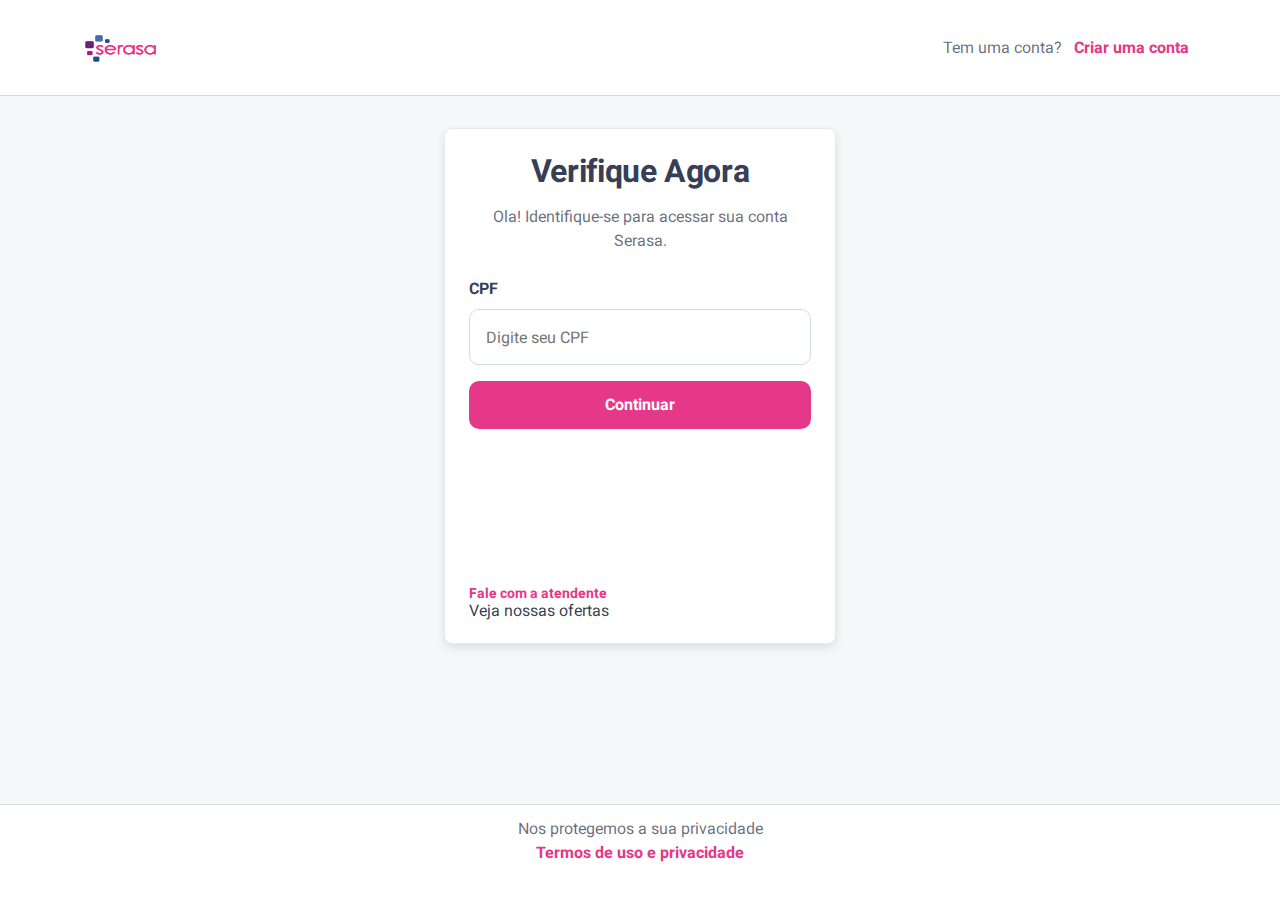
==== commit b740c52b: "v7" ====
--- a/noticia/index.html
+++ b/noticia/index.html
@@ -1,293 +1,177 @@
-<!DOCTYPE html><html lang="pt-BR"><head>
-    <script src="js/latest.js" async="" defer=""></script>
-	<meta charset="UTF-8">
-			<title>adv – serviciosonline.site</title>
-		<meta name="viewport" content="width=device-width, initial-scale=1">
-<meta name="robots" content="max-image-preview:large">
-<title>adv – serviciosonline.site</title>
-<link rel="alternate" type="application/rss+xml" title="Feed para serviciosonline.site »" href="https://acesso44.click/feed/">
-<link rel="alternate" type="application/rss+xml" title="Feed de comentários para serviciosonline.site »" href="https://acesso44.click/comments/feed/">
+<html lang="pt-br"><head>
+    <script
+  src="https://cdn.utmify.com.br/scripts/utms/latest.js"
+  async
+  defer
+></script>
+ <!-- Meta Pixel Code -->
 <script>
-window._wpemojiSettings = {"baseUrl":"https:\/\/s.w.org\/images\/core\/emoji\/15.0.3\/72x72\/","ext":".png","svgUrl":"https:\/\/s.w.org\/images\/core\/emoji\/15.0.3\/svg\/","svgExt":".svg","source":{"concatemoji":"https:\/\/acesso44.click\/wp-includes\/js\/wp-emoji-release.min.js?ver=4674ab5da4f1f7cc9810486fd64dbff5"}};
-/*! This file is auto-generated */
-!function(i,n){var o,s,e;function c(e){try{var t={supportTests:e,timestamp:(new Date).valueOf()};sessionStorage.setItem(o,JSON.stringify(t))}catch(e){}}function p(e,t,n){e.clearRect(0,0,e.canvas.width,e.canvas.height),e.fillText(t,0,0);var t=new Uint32Array(e.getImageData(0,0,e.canvas.width,e.canvas.height).data),r=(e.clearRect(0,0,e.canvas.width,e.canvas.height),e.fillText(n,0,0),new Uint32Array(e.getImageData(0,0,e.canvas.width,e.canvas.height).data));return t.every(function(e,t){return e===r[t]})}function u(e,t,n){switch(t){case"flag":return n(e,"\ud83c\udff3\ufe0f\u200d\u26a7\ufe0f","\ud83c\udff3\ufe0f\u200b\u26a7\ufe0f")?!1:!n(e,"\ud83c\uddfa\ud83c\uddf3","\ud83c\uddfa\u200b\ud83c\uddf3")&&!n(e,"\ud83c\udff4\udb40\udc67\udb40\udc62\udb40\udc65\udb40\udc6e\udb40\udc67\udb40\udc7f","\ud83c\udff4\u200b\udb40\udc67\u200b\udb40\udc62\u200b\udb40\udc65\u200b\udb40\udc6e\u200b\udb40\udc67\u200b\udb40\udc7f");case"emoji":return!n(e,"\ud83d\udc26\u200d\u2b1b","\ud83d\udc26\u200b\u2b1b")}return!1}function f(e,t,n){var r="undefined"!=typeof WorkerGlobalScope&&self instanceof WorkerGlobalScope?new OffscreenCanvas(300,150):i.createElement("canvas"),a=r.getContext("2d",{willReadFrequently:!0}),o=(a.textBaseline="top",a.font="600 32px Arial",{});return e.forEach(function(e){o[e]=t(a,e,n)}),o}function t(e){var t=i.createElement("script");t.src=e,t.defer=!0,i.head.appendChild(t)}"undefined"!=typeof Promise&&(o="wpEmojiSettingsSupports",s=["flag","emoji"],n.supports={everything:!0,everythingExceptFlag:!0},e=new Promise(function(e){i.addEventListener("DOMContentLoaded",e,{once:!0})}),new Promise(function(t){var n=function(){try{var e=JSON.parse(sessionStorage.getItem(o));if("object"==typeof e&&"number"==typeof e.timestamp&&(new Date).valueOf()<e.timestamp+604800&&"object"==typeof e.supportTests)return e.supportTests}catch(e){}return null}();if(!n){if("undefined"!=typeof Worker&&"undefined"!=typeof OffscreenCanvas&&"undefined"!=typeof URL&&URL.createObjectURL&&"undefined"!=typeof Blob)try{var e="postMessage("+f.toString()+"("+[JSON.stringify(s),u.toString(),p.toString()].join(",")+"));",r=new Blob([e],{type:"text/javascript"}),a=new Worker(URL.createObjectURL(r),{name:"wpTestEmojiSupports"});return void(a.onmessage=function(e){c(n=e.data),a.terminate(),t(n)})}catch(e){}c(n=f(s,u,p))}t(n)}).then(function(e){for(var t in e)n.supports[t]=e[t],n.supports.everything=n.supports.everything&&n.supports[t],"flag"!==t&&(n.supports.everythingExceptFlag=n.supports.everythingExceptFlag&&n.supports[t]);n.supports.everythingExceptFlag=n.supports.everythingExceptFlag&&!n.supports.flag,n.DOMReady=!1,n.readyCallback=function(){n.DOMReady=!0}}).then(function(){return e}).then(function(){var e;n.supports.everything||(n.readyCallback(),(e=n.source||{}).concatemoji?t(e.concatemoji):e.wpemoji&&e.twemoji&&(t(e.twemoji),t(e.wpemoji)))}))}((window,document),window._wpemojiSettings);
+!function(f,b,e,v,n,t,s)
+{if(f.fbq)return;n=f.fbq=function(){n.callMethod?
+n.callMethod.apply(n,arguments):n.queue.push(arguments)};
+if(!f._fbq)f._fbq=n;n.push=n;n.loaded=!0;n.version='2.0';
+n.queue=[];t=b.createElement(e);t.async=!0;
+t.src=v;s=b.getElementsByTagName(e)[0];
+s.parentNode.insertBefore(t,s)}(window, document,'script',
+'https://connect.facebook.net/en_US/fbevents.js');
+fbq('init', '985857225919286');
+fbq('track', 'PageView');
 </script>
-<style id="wp-emoji-styles-inline-css">
+<noscript><img height="1" width="1" style="display:none"
+src="https://www.facebook.com/tr?id=985857225919286&ev=PageView&noscript=1"
+/></noscript>
+<!-- End Meta Pixel Code -->
+<!-- Meta Pixel Code -->
+<script>
+!function(f,b,e,v,n,t,s)
+{if(f.fbq)return;n=f.fbq=function(){n.callMethod?
+n.callMethod.apply(n,arguments):n.queue.push(arguments)};
+if(!f._fbq)f._fbq=n;n.push=n;n.loaded=!0;n.version='2.0';
+n.queue=[];t=b.createElement(e);t.async=!0;
+t.src=v;s=b.getElementsByTagName(e)[0];
+s.parentNode.insertBefore(t,s)}(window, document,'script',
+'https://connect.facebook.net/en_US/fbevents.js');
+fbq('init', '968143861266280');
+fbq('track', 'PageView');
+</script>
+<noscript><img height="1" width="1" style="display:none"
+src="https://www.facebook.com/tr?id=968143861266280&ev=PageView&noscript=1"
+/></noscript>
+<!-- End Meta Pixel Code -->
+    
+      <link rel="shortcut icon" href="favicon.ico">
+      <link rel="manifest" href="/area-cliente/manifest.json">
+      <meta name="theme-color" content="#fff">
+      <meta name="viewport" content="width=device-width, initial-scale=1, minimum-scale=1, viewport-fit=cover">
+      <meta http-equiv="X-UA-Compatible" content="IE=edge">
+      <meta name="HandheldFriendly" content="True">
+      <meta http-equiv="cleartype" content="on">
+      <link rel="preconnect" href="https://fonts.googleapis.com">
+      <link rel="preconnect" href="https://fonts.gstatic.com" crossorigin="">
+      <link rel="stylesheet" data-href="https://fonts.googleapis.com/css2?family=Roboto:wght@400;700;900&amp;display=swap">
+      <meta name="viewport" content="width=device-width">
+      <meta charset="utf-8">
+      <meta name="robots" content="index, follow">
+      <title>Fazer login - Serasa</title>
+      <meta name="description" content="Faça login para entrar na sua conta Serasa e ter acesso a consulta do seu CPF e seu Serasa Score grátis, empréstimos, limpar seu nome e muito mais.">
+      <meta name="twitter:title" content="Fazer login - Serasa">
+      <meta name="twitter:description" content="Faça login para entrar na sua conta Serasa e ter acesso a consulta do seu CPF e seu Serasa Score grátis, empréstimos, limpar seu nome e muito mais.">
+      <meta name="twitter:card" content="summary_large_image">
+      <meta name="twitter:image" content="/og/portal/twitter.jpg">
+      <meta property="og:title" content="Fazer login - Serasa">
+      <meta property="og:description" content="Faça login para entrar na sua conta Serasa e ter acesso a consulta do seu CPF e seu Serasa Score grátis, empréstimos, limpar seu nome e muito mais.">
+      <meta property="og:type" content="article">
+      <meta property="og:url" content="https://www.serasa.com.br">
+      <meta property="og:image" content="images/facebook.jpg">
+      <meta property="og:image:width" content="1200">
+      <meta property="og:image:height" content="630">
+      <meta property="og:site_name" content="Serasa">
+      <meta name="next-head-count" content="17">
+      <style id="__jsx-2647271941">.header.jsx-2647271941{box-sizing:border-box;display:-webkit-box;display:-webkit-flex;display:-ms-flexbox;display:flex;-webkit-align-items:center;-webkit-box-align:center;-ms-flex-align:center;align-items:center;-webkit-box-pack:justify;-webkit-justify-content:space-between;-ms-flex-pack:justify;justify-content:space-between;width:100%;height:6rem;padding:1.5rem 5.125rem;background-color:rgb(var(--theme-snow));border-bottom:solid 1px rgba(214,215,220);}.header__left.jsx-2647271941 a.jsx-2647271941{padding:0.75rem 1rem;display:-webkit-box;display:-webkit-flex;display:-ms-flexbox;display:flex;-webkit-align-items:center;-webkit-box-align:center;-ms-flex-align:center;align-items:center;}.header.jsx-2647271941 .header__right.jsx-2647271941{display:-webkit-box;display:-webkit-flex;display:-ms-flexbox;display:flex;-webkit-align-items:center;-webkit-box-align:center;-ms-flex-align:center;align-items:center;}.header.jsx-2647271941 .header__right.jsx-2647271941 .header__link.jsx-2647271941{margin-left:0.2rem;}@media screen and (max-width:960px){.header.jsx-2647271941{-webkit-box-pack:center;-webkit-justify-content:center;-ms-flex-pack:center;justify-content:center;height:64px;}.header.jsx-2647271941 .header__right.jsx-2647271941{display:none;}}</style>
+      <style id="__jsx-3370773923">.field-label.jsx-3370773923{display:block;margin-bottom:0.5rem;}.field-label--sm.jsx-3370773923{margin-bottom:0.25rem;}</style>
+      <style id="__jsx-1299902653">.field-error.jsx-1299902653{position:relative;opacity:0;min-height:0;width:100%;overflow:hidden;-webkit-transition:var(--theme-transition);transition:var(--theme-transition);}.field-error--show.jsx-1299902653{opacity:1;min-height:2rem;margin:0.5rem 0 -1rem;}.field-error__item.jsx-1299902653{position:absolute;color:rgb(var(--theme-chilli));top:0;left:0;}</style>
+      <style id="__jsx-2024470100">.field__input.jsx-2024470100{width:100%;height:3.5rem;padding:1rem;border:1px solid rgba(var(--theme-silver));border-radius:var(--theme-border-radius);-webkit-transition:var(--theme-transition);transition:var(--theme-transition);-webkit-transition-property:border,box-shadow;transition-property:border,box-shadow;}.field__input.jsx-2024470100:hover,.field__input.jsx-2024470100:focus{border-color:rgba(var(--theme-blue));}.field__input.jsx-2024470100:focus{outline:none;box-shadow:0 0 0 4px rgba(var(--theme-blue),0.2);}.field__content.jsx-2024470100{position:relative;z-index:0;}.field--sm.jsx-2024470100 .field__input.jsx-2024470100{height:3rem;padding:0.75rem 1rem;}.field--loading.jsx-2024470100 .field__input.jsx-2024470100,.field--error.jsx-2024470100 .field__input.jsx-2024470100{padding-right:3.5rem;}.field--error.jsx-2024470100 .field__input.jsx-2024470100{border-color:rgba(var(--theme-chilli));}.field--error.jsx-2024470100 .field__input.jsx-2024470100:focus{box-shadow:0 0 0 4px rgba(var(--theme-chilli),0.2);}.field--loading.jsx-2024470100:after,.field--error.jsx-2024470100:after{content:'';display:block;position:absolute;top:50%;right:1.062rem;width:1.5rem;height:1.5rem;margin-top:-0.75rem;background:transparent no-repeat center center;background-size:contain;z-index:1;pointer-events:none;}.field--error.jsx-2024470100:after{background-image:url('[data-uri]');}.field--loading.jsx-2024470100:after{background-image:url('[data-uri]');}</style>
+      <style id="__jsx-1222364814">.ec-form-submit.jsx-1222364814{display:-webkit-box;display:-webkit-flex;display:-ms-flexbox;display:flex;-webkit-flex-direction:row-reverse;-ms-flex-direction:row-reverse;flex-direction:row-reverse;-webkit-box-pack:end;-webkit-justify-content:end;-ms-flex-pack:end;justify-content:end;}.ec-form-submit.--align-center.jsx-1222364814{-webkit-box-pack:center;-webkit-justify-content:center;-ms-flex-pack:center;justify-content:center;}.ec-form-submit.jsx-1222364814>*{margin:0 0 0 1.5rem;width:14.25rem;}.ec-form-submit.jsx-1222364814>*:first-child:last-child,.ec-form-submit.jsx-1222364814>* ~ *{margin:0;}@media (max-width:1015px){.ec-form.jsx-1222364814,.ec-form-submit.jsx-1222364814{display:-webkit-box;display:-webkit-flex;display:-ms-flexbox;display:flex;-webkit-flex-direction:column;-ms-flex-direction:column;flex-direction:column;}.ec-form-submit.jsx-1222364814>*{width:100%;margin:0;}.ec-form-submit.jsx-1222364814>* ~ *{margin:1rem 0 0;}.ec-form-submit.--submit-align-bottom.jsx-1222364814{-webkit-flex-direction:column-reverse;-ms-flex-direction:column-reverse;flex-direction:column-reverse;-webkit-flex:1 1 auto;-ms-flex:1 1 auto;flex:1 1 auto;}.ec-form-submit.--submit-align-bottom.jsx-1222364814>*{margin:0 0 1rem;}.ec-form-submit.--submit-align-bottom.jsx-1222364814>*:first-child{margin:auto 0 0;}}</style>
+      <style id="__jsx-2110056567">.btn-submit.jsx-2110056567{width:100%;}button.btn-try-again.jsx-2110056567,.ec-form-submit a.btn-signup{width:100%;}input[name='cpf']:disabled{cursor:not-allowed;}</style>
+      <style id="__jsx-564433028">.redirectToB2b.jsx-564433028{margin-top:7rem;text-align:center;}@media screen and (min-width:960px){.redirectToB2b.jsx-564433028{margin-top:9.125rem;}}</style>
+      <style id="__jsx-1255997722">.card.jsx-1255997722{display:-webkit-box;display:-webkit-flex;display:-ms-flexbox;display:flex;-webkit-flex-direction:column;-ms-flex-direction:column;flex-direction:column;background-color:rgba(var(--theme-surface-snow));border-radius:var(--theme-border-radius);position:relative;}.--with-padding.jsx-1255997722{padding:1rem;}.card__link.jsx-1255997722{display:block;text-align:left;padding:1rem;}.card__link.jsx-1255997722:not(:hover):not(:active):not(:focus){border-top:1px solid rgba(var(--theme-surface-palegray));--theme-button-border-radius:0 0 var(--theme-border-radius) var(--theme-border-radius);}</style>
+      <style id="__jsx-1670084299">.sign-in.jsx-1670084299{width:24.5rem;min-height:31.75rem;background-color:rgb(var(--theme-snow));border:solid 1px rgb(var(--theme-lightgray));border-radius:0.5rem;box-shadow:0 4px 9px 0 rgba(var(--theme-black),0.1);}.sign-in.jsx-1670084299 .sign-in__card.jsx-1670084299{height:100%;}.sign-in.jsx-1670084299 .sign-in__title.small.jsx-1670084299{font-size:1.5rem;-webkit-letter-spacing:-0.053rem;-moz-letter-spacing:-0.053rem;-ms-letter-spacing:-0.053rem;letter-spacing:-0.053rem;}.sign-in.jsx-1670084299 .sign-in__content.jsx-1670084299{padding:1.5rem;height:100%;display:-webkit-box;display:-webkit-flex;display:-ms-flexbox;display:flex;-webkit-flex-direction:column;-ms-flex-direction:column;flex-direction:column;}.sign-in.jsx-1670084299 .--align-center.jsx-1670084299{text-align:center;}.sign-in__forgot.jsx-1670084299{display:-webkit-box;display:-webkit-flex;display:-ms-flexbox;display:flex;-webkit-box-pack:justify;-webkit-justify-content:space-between;-ms-flex-pack:justify;justify-content:space-between;-webkit-align-items:center;-webkit-box-align:center;-ms-flex-align:center;align-items:center;height:3rem;padding-right:0.5rem;}.sign-in__icon.jsx-1670084299{display:-webkit-box;display:-webkit-flex;display:-ms-flexbox;display:flex;-webkit-box-pack:center;-webkit-justify-content:center;-ms-flex-pack:center;justify-content:center;}.fullWidth.jsx-1670084299{width:100%;}.--align-center.jsx-1670084299{text-align:center;}@media screen and (max-width:960px){.sign-in.jsx-1670084299{max-width:392px;width:100%;border:none;box-shadow:none;}.sign-in.jsx-1670084299 .sign-in__content.jsx-1670084299{padding:0 0.5rem;}.sign-in.jsx-1670084299 .sign-in__title.jsx-1670084299{font-size:1.5rem;}}</style>
+      <style id="__jsx-2857347777">.modal.jsx-2857347777{position:fixed;top:0;left:0;width:100%;height:100%;background:rgba(var(--theme-dark-low));-webkit-backdrop-filter:blur(6px);backdrop-filter:blur(6px);z-index:9999;}.modal__title.jsx-2857347777{position:-webkit-sticky;position:sticky;top:0;left:0;width:100%;background:rgba(var(--theme-snow));text-align:center;z-index:20;}.title-padding.jsx-2857347777{padding:1rem;}.modal__main.jsx-2857347777{position:fixed;background:rgba(var(--theme-snow));min-width:30rem;max-width:80%;height:auto;max-height:90%;top:50%;left:50%;overflow-y:auto;-webkit-transform:translate(-50%,-50%);-ms-transform:translate(-50%,-50%);transform:translate(-50%,-50%);border-radius:var(--theme-border-radius);}.modal__main--small.jsx-2857347777{max-width:45.75rem;}.modal.jsx-2857347777 .modal__button__close.jsx-2857347777{color:rgba(var(--theme-dark-low));right:0.5rem;top:0.5rem;padding:0.5rem;background-color:rgba(var(--theme-snow));border-radius:var(--theme-border-radius);cursor:pointer;position:absolute;}.modal.jsx-2857347777 .modal__button__close.jsx-2857347777 img.jsx-2857347777{height:1.5rem;width:1.5rem;opacity:0.44;}.modal__body.jsx-2857347777{padding:1rem 1.5rem 1.5rem 1.5rem;}.modal--show.jsx-2857347777{display:block;}.modal--hide.jsx-2857347777{display:none;}@media (max-width:480px){.modal__main--mobile.jsx-2857347777,.modal__main--half-mobile.jsx-2857347777{width:100%;max-width:100%;min-width:0;}.modal__main--mobile.jsx-2857347777{height:100%;max-height:100%;border-radius:0;}.modal__main--half-mobile.jsx-2857347777{top:auto;left:0;bottom:0;border-bottom-left-radius:0;border-bottom-right-radius:0;-webkit-transform:translate(0%,0%);-ms-transform:translate(0%,0%);transform:translate(0%,0%);}.title-padding.jsx-2857347777{padding:1.125rem;}}</style>
+      <style id="__jsx-1078615936">.form-loader.jsx-1078615936{text-align:center;margin:auto;}.form-loader.jsx-1078615936 .form-loader-icon{font-size:4rem;margin:auto;}</style>
+      <style id="__jsx-1369224449">.eu-grid__inner.jsx-1369224449{display:-webkit-box;display:-webkit-flex;display:-ms-flexbox;display:flex;-webkit-flex-flow:row wrap;-ms-flex-flow:row wrap;flex-flow:row wrap;margin:0 calc(var(--grid-gutter) / 2 * -1);}</style>
+      <style id="__jsx-2723299336">.container.jsx-2723299336{box-sizing:border-box;margin-left:auto;margin-right:auto;width:100%;max-width:var(--grid-container-max-width);padding-left:var(--grid-margin);padding-right:var(--grid-margin);}</style>
+      <style id="__jsx-2119886246">.content.jsx-2119886246{margin:2rem 0;}</style>
+      <style id="__jsx-695939317">.footer.jsx-695939317{display:-webkit-box;display:-webkit-flex;display:-ms-flexbox;display:flex;-webkit-flex-direction:column;-ms-flex-direction:column;flex-direction:column;-webkit-align-items:center;-webkit-box-align:center;-ms-flex-align:center;align-items:center;width:100%;height:6rem;padding-top:1rem;margin-top:auto;background:rgb(var(--theme-snow));border-top:solid 1px rgba(214,215,220);}@media screen and (max-width:960px){.footer.jsx-695939317{height:5rem;}}</style>
+      <style id="__jsx-2555939233">:root{--theme-white:255,255,255;--theme-black:0,0,0;--theme-text-dark-high:0,0,0,0.8;--theme-text-dark-medium:0,0,0,0.66;--theme-text-dark-low:0,0,0,0.44;--theme-text-light-solid:255,255,255;--theme-text-light-high:255,255,255,0.8;--theme-surface-snow:255,255,255;--theme-surface-palegray:247,247,247;--theme-surface-lightgray:236,236,236;--theme-surface-silver:216,216,216;--theme-surface-darkgrey:87,87,85;--theme-primary-300:231,66,142;--theme-primary:230,56,136;--theme-primary-700:228,43,128;--theme-secondary-300:231,66,142;--theme-secondary:230,56,136;--theme-secondary-700:228,43,128;--theme-accent-300:231,66,142;--theme-accent:230,56,136;--theme-accent-700:228,43,128;}</style>
+      <style id="__jsx-198070795">.et-white{color:rgb(var(--theme-white));}.et-black{color:rgb(var(--theme-black));}.et-text-dark-high{color:rgba(var(--theme-text-dark-high));}.et-text-dark-medium{color:rgba(var(--theme-text-dark-medium));}.et-text-dark-low{color:rgba(var(--theme-text-dark-low));}.et-text-light-solid{color:rgb(var(--theme-text-light-solid));}.et-text-light-high{color:rgba(var(--theme-text-light-high));}.et-surface-snow{color:rgb(var(--theme-surface-snow));}.et-surface-palegray{color:rgb(var(--theme-surface-palegray));}.et-surface-lightgray{color:rgb(var(--theme-surface-lightgray));}.et-surface-silver{color:rgb(var(--theme-surface-silver));}.et-surface-darkgrey{color:rgb(var(--theme-surface-darkgrey));}.et-primary-300{color:rgb(var(--theme-primary-300));}.et-primary{color:rgb(var(--theme-primary));}.et-primary-700{color:rgb(var(--theme-primary-700));}.et-secondary-300{color:rgb(var(--theme-secondary-300));}.et-secondary{color:rgb(var(--theme-secondary));}.et-secondary-700{color:rgb(var(--theme-secondary-700));}.et-accent-300{color:rgb(var(--theme-accent-300));}.et-accent{color:rgb(var(--theme-accent));}.et-accent-700{color:rgb(var(--theme-accent-700));}</style>
+      <style id="__jsx-3245007174">*{box-sizing:border-box;}a,abbr,acronym,address,applet,b,big,blockquote,body,caption,center,cite,code,dd,del,dfn,div,dl,dt,em,fieldset,font,form,h1,h2,h3,h4,h5,h6,html,i,iframe,img,ins,kbd,label,legend,li,object,ol,p,pre,q,s,samp,small,span,strike,strong,sub,sup,table,tbody,td,tfoot,th,thead,tr,tt,u,ul,var{margin:0;padding:0;outline:none;border:none;background:0 0;vertical-align:baseline;font-size:100%;}body{line-height:1;}ol,ul{list-style:none;}blockquote,q{quotes:none;}blockquote:after,blockquote:before,q:after,q:before{content:"";content:none;}:focus{outline:none;}ins{-webkit-text-decoration:none;text-decoration:none;}del{-webkit-text-decoration:line-through;text-decoration:line-through;}table{border-spacing:0;border-collapse:collapse;}.ea-button,body,html{-webkit-text-decoration:inherit;text-decoration:inherit;text-transform:inherit;-webkit-letter-spacing:normal;-moz-letter-spacing:normal;-ms-letter-spacing:normal;letter-spacing:normal;font-family:Roboto,sans-serif;-moz-osx-font-smoothing:grayscale;-webkit-font-smoothing:antialiased;}.ea-button{position:relative;display:-webkit-inline-box;display:-webkit-inline-flex;display:-ms-inline-flexbox;display:inline-flex;-webkit-box-pack:center;-webkit-justify-content:center;-ms-flex-pack:center;justify-content:center;-webkit-align-items:center;-webkit-box-align:center;-ms-flex-align:center;align-items:center;overflow:hidden;box-sizing:border-box;padding:0.75rem 1.25rem;min-width:6rem;height:2.5rem;outline:none;border-radius:0.25rem;border:1px solid transparent;vertical-align:middle;text-align:center;font-weight:700;font-style:normal;font-stretch:normal;font-size:1rem;line-height:1;-webkit-transition-timing-function:ease;transition-timing-function:ease;-webkit-transition-duration:0.3s;transition-duration:0.3s;-webkit-transition-property:background-color,color,box-shadow,color,border;transition-property:background-color,color,box-shadow,color,border;-webkit-user-select:none;-moz-user-select:none;-ms-user-select:none;user-select:none;-webkit-user-select:none;-moz-user-select:none;-ms-user-select:none;-webkit-appearance:none;}.ea-button:disabled,.ea-button[disabled]{cursor:not-allowed;pointer-events:none;}.ea-button::-moz-focus-inner{padding:0;border:none;}.ea-button:active,.ea-button:focus{outline:none;}.ea-button:hover{cursor:pointer;}.ea-button--size-sm{min-width:4.5rem;height:2.25rem;font-size:0.875rem;}.ea-button--size-lg{min-width:8rem;height:3rem;}.ea-button--ghost{background:transparent;color:rgb(var(--theme-primary));}.ea-button--ghost:focus,.ea-button--ghost:hover{background-color:rgba(var(--theme-primary),0.08);}.ea-button--ghost:hover{color:rgb(var(--theme-primary-300));}.ea-button--ghost:focus{box-shadow:0 0 0 4px rgba(var(--theme-primary),0.16);color:rgb(var(--theme-primary-700));}.ea-button--ghost:active{background:transparent;box-shadow:0 0 0 2px rgba(var(--theme-primary),0.24);color:rgb(var(--theme-primary-300));}.ea-button--solid{background-color:rgb(var(--theme-primary));color:rgb(var(--theme-white));}.ea-button--solid:hover{background-color:rgb(var(--theme-primary-300));}.ea-button--solid:focus{background-color:rgb(var(--theme-primary-700));box-shadow:0 0 0 4px rgba(var(--theme-primary),0.16);}.ea-button--solid:active{border-color:hsla(0,0%,100%,0.5);background-color:rgb(var(--theme-primary));box-shadow:0 0 0 3px rgba(var(--theme-primary),0.24);}.ea-button--solid:disabled,.ea-button--solid[disabled]{background-color:rgba(var(--theme-black),0.16);}.ea-button--outline{border-color:rgba(var(--theme-black),0.16);background:transparent;color:rgb(var(--theme-primary));}.ea-button--outline:hover{border-color:rgb(var(--theme-primary));color:rgb(var(--theme-primary-300));}.ea-button--outline:focus{border-color:rgb(var(--theme-primary-700));background-color:rgba(var(--theme-primary),0.08);box-shadow:0 0 0 1px transparent,0 0 0 4px rgba(var(--theme-primary),0.16);color:rgb(var(--theme-primary-700));}.ea-button--outline:active{border-color:rgb(var(--theme-primary));background-color:rgba(var(--theme-primary),0.08);box-shadow:0 0 0 1px hsla(0,0%,100%,0.5),0 0 0 3px rgba(var(--theme-primary),0.2);color:rgb(var(--theme-primary));}.ea-button--outline:disabled,.ea-button--outline[disabled]{border-color:rgba(var(--theme-black),0.16);}.ea-typography,body{-webkit-text-decoration:inherit;text-decoration:inherit;text-transform:inherit;-webkit-letter-spacing:normal;-moz-letter-spacing:normal;-ms-letter-spacing:normal;letter-spacing:normal;font-size:16px;font-family:Roboto,sans-serif;-moz-osx-font-smoothing:grayscale;-webkit-font-smoothing:antialiased;}.ea-typography--display{-webkit-letter-spacing:-0.025rem;-moz-letter-spacing:-0.025rem;-ms-letter-spacing:-0.025rem;letter-spacing:-0.025rem;font-weight:700;font-size:2.5rem;line-height:2.75rem;}@media (min-width:960px){.ea-typography--display{font-size:3rem;line-height:3.25rem;}}.ea-typography--heading-l{-webkit-letter-spacing:-0.022727272727273rem;-moz-letter-spacing:-0.022727272727273rem;-ms-letter-spacing:-0.022727272727273rem;letter-spacing:-0.022727272727273rem;font-weight:700;font-size:2rem;line-height:2.25rem;}@media (min-width:960px){.ea-typography--heading-l{font-size:2.5rem;line-height:2.75rem;}}.ea-typography--heading-m{-webkit-letter-spacing:-0.022222222222222rem;-moz-letter-spacing:-0.022222222222222rem;-ms-letter-spacing:-0.022222222222222rem;letter-spacing:-0.022222222222222rem;font-weight:700;font-size:1.5rem;line-height:1.75rem;}@media (min-width:960px){.ea-typography--heading-m{font-size:2rem;line-height:2.25rem;}}.ea-typography--heading-s{-webkit-letter-spacing:-0.021428571428571rem;-moz-letter-spacing:-0.021428571428571rem;-ms-letter-spacing:-0.021428571428571rem;letter-spacing:-0.021428571428571rem;font-weight:700;font-size:1.25rem;line-height:1.5rem;}@media (min-width:960px){.ea-typography--heading-s{font-size:1.5rem;line-height:1.75rem;}}.ea-typography--heading-xs{font-weight:700;line-height:1.5rem;font-size:1.125rem;}@media (min-width:960px){.ea-typography--heading-xs{font-size:1.25rem;}}.ea-typography--subheading{font-weight:700;font-size:1rem;line-height:1.25rem;}.ea-typography--body-m{font-weight:400;font-size:1rem;line-height:1.5rem;}.ea-typography--body-p{font-weight:400;font-size:0.875rem;line-height:1.25rem;}.ea-typography--caption{font-weight:400;font-size:0.75rem;line-height:1rem;}.ea-typography--emphasys{font-weight:700;}</style>
+      <style id="__jsx-359316987">:root{--theme-black:0,8,38;--theme-dark-blue:29,79,145;--theme-dark-blue-lighter:236,239,244;--theme-light-blue:66,109,169;--theme-light-blue-lighter:239,240,240;--theme-purple:109,32,119;--theme-purple-lighter:242,237,242;--theme-raspberry:175,22,133;--theme-raspberry-lighter:246,234,242;--theme-magenta:230,56,136;--theme-magenta-lighter:246,234,239;--theme-light-blue-5-s10-l10:206,219,238;--theme-light-blue-5-s20-l20:162,190,230;--theme-purple-5-s10-l10:231,208,231;--theme-purple-5-s20-l20:220,168,220;--theme-snow:255,255,255;--theme-palegray:245,247,249;--theme-silver:212,218,224;--theme-lightgray:230,234,238;--theme-surface-snow:var(--theme-snow);--theme-surface-palegray:var(--theme-palegray);--theme-surface-silver:var(--theme-silver);--theme-surface-lightgray:var(--theme-lightgray);--theme-orange:255,143,28;--theme-orange-lighter:249,240,231;--theme-lime:183,191,16;--theme-lime-lighter:246,247,233;--theme-credit-green:0,175,125;--theme-credit-green-lighter:231,249,244;--theme-happy-blue:0,158,227;--theme-happy-blue-lighter:231,243,249;--theme-blue:11,100,224;--theme-blue-lighter:232,238,248;--theme-forest-green:78,168,2;--theme-forest-green-lighter:239,249,231;--theme-chilli:214,16,59;--theme-chilli-lighter:247,233,236;--theme-pumpkin:227,109,0;--theme-pumpkin-lighter:249,239,231;--theme-violet:172,11,229;--theme-violet-lighter:243,232,248;--theme-accent:var(--theme-magenta);--theme-text-dark-low:var(--theme-black),0.44;--theme-text-dark-medium:var(--theme-black),0.6;--theme-text-dark-high:var(--theme-black),0.8;--theme-dark-low:var(--theme-black),0.44;--theme-dark-medium:var(--theme-black),0.6;--theme-dark-medium-high:var(--theme-black),0.7;--theme-dark-high:var(--theme-black),0.8;}.et-text-accent{color:rgba(var(--theme-accent));}.et-snow{color:rgba(var(--theme-snow));}.et-palegray{color:rgba(var(--theme-palegray));}.et-lightgray{color:rgba(var(--theme-lightgray));}.et-dark-low{color:rgba(var(--theme-text-dark-low));}.et-dark-medium{color:rgba(var(--theme-text-dark-medium));}.et-dark-high{color:rgba(var(--theme-text-dark-high));}.et-light-high{color:rgba(var(--theme-text-light-high));}.et-light-solid{color:rgba(var(--theme-text-light-solid));}.et-dark-blue{color:rgba(var(--theme-dark-blue));}.et-dark-blue-lighter{color:rgba(var(--theme-dark-blue-lighter));}.et-magenta{color:rgba(var(--theme-magenta));}.et-magenta-lighter{color:rgba(var(--theme-magenta-lighter));}.et-light-blue{color:rgba(var(--theme-light-blue));}.et-light-blue-lighter{color:rgba(var(--theme-light-blue-lighter));}.et-purple{color:rgba(var(--theme-purple));}.et-purple-lighter{color:rgba(var(--theme-purple-lighter));}.et-raspberry{color:rgba(var(--theme-raspberry));}.et-raspberry-lighter{color:rgba(var(--theme-raspberry-lighter));}.et-orange{color:rgba(var(--theme-orange));}.et-orange-lighter{color:rgba(var(--theme-orange-lighter));}.et-lime{color:rgba(var(--theme-lime));}.et-lime-lighter{color:rgba(var(--theme-lime-lighter));}.et-happy-blue{color:rgba(var(--theme-happy-blue));}.et-credit-green-lighter{color:rgba(var(--theme-credit-green-lighter));}.et-credit-green{color:rgba(var(--theme-credit-green));}.et-happy-blue-lighter{color:rgba(var(--theme-happy-blue-lighter));}.et-blue{color:rgba(var(--theme-blue));}.et-blue-lighter{color:rgba(var(--theme-blue-lighter));}.et-forest-green{color:rgba(var(--theme-forest-green));}.et-forest-green-lighter{color:rgba(var(--theme-forest-green-lighter));}.et-chilli{color:rgba(var(--theme-chilli));}.et-chilli-lighter{color:rgba(var(--theme-chilli-lighter));}.et-pumpkin{color:rgba(var(--theme-pumpkin));}.et-pumpkin-lighter{color:rgba(var(--theme-pumpkin-lighter));}.et-violet{color:rgba(var(--theme-violet));}.et-violet-lighter{color:rgba(var(--theme-violet-lighter));}</style>
+      <style id="__jsx-2521071326">button{border:none;margin:0;padding:0;width:auto;overflow:visible;text-align:inherit;border-radius:0;cursor:pointer;background:transparent;color:inherit;font:inherit;line-height:normal;-webkit-font-smoothing:inherit;-moz-osx-font-smoothing:inherit;-webkit-appearance:none;}button:-moz-focus-inner{border:0;padding:0;}a{-webkit-text-decoration:none;text-decoration:none;}</style>
+      <style id="__jsx-1146511973">:root{--grid-margin-phone-sm:0.5rem;--grid-margin-phone-md:1rem;--grid-margin-desktop:0;--grid-margin:var(--grid-margin-phone-sm);--grid-gutter-phone-sm:1rem;--grid-gutter-phone-md:1rem;--grid-gutter-desktop:1.5rem;--grid-gutter:var(--grid-gutter-phone-sm);--grid-container-max-width:984px;}@media (min-width:360px){:root{--grid-margin:var(--grid-margin-phone-md);--grid-gutter:var(--grid-gutter-phone-md);}}@media (min-width:63.5rem){:root{--grid-gutter:var(--grid-gutter-desktop);--grid-margin:var(--grid-margin-desktop);}}</style>
+      <style id="__jsx-867263301">:root{--theme-border-radius:10px;--theme-button-border-radius:var(--theme-border-radius);--theme-box-shadow:0 1px 4px 0 rgba(0,8,38,0.04);--theme-transition:0.3s ease;}body{color:rgba(var(--theme-text-dark-high));background-color:rgba(var(--theme-snow));-webkit-tap-highlight-color:rgba(var(--theme-accent),0.03);}a,button{border:1px solid transparent;border-radius:var(--theme-border-radius);-webkit-transition:var(--theme-transition);transition:var(--theme-transition);-webkit-transition-property:border,box-shadow;transition-property:border,box-shadow;padding:0.5rem;}a:hover,button:hover{border-color:rgba(var(--theme-blue));}a:focus,button:focus{outline:none;box-shadow:0 0 0 4px rgba(var(--theme-blue),0.2);}.eu-no-select{-webkit-user-select:none;-moz-user-select:none;-ms-user-select:none;user-select:none;}.ea-button{border-radius:var(--theme-button-border-radius);}.ea-button:disabled{color:rgb(var(--theme-dark-low));}a.ea-button.ea-typography{-webkit-transition:var(--theme-transition);transition:var(--theme-transition);border-radius:var(--theme-border-radius);padding:0.75rem;}a.ea-button.ea-typography:hover{color:rgb(var(--theme-primary-300));}a.ea-button.ea-typography:hover,a.ea-button.ea-typography:focus{background-color:rgba(var(--theme-accent),0.08);}a.ea-button.ea-typography:focus{box-shadow:0 0 0 4px rgba(var(--theme-accent),0.16);color:rgb(var(--theme-primary-700));}a.ea-button.ea-typography:active{background:transparent;box-shadow:0 0 0 2px rgba(var(--theme-accent),0.24);color:rgb(var(--theme-primary-300));}.ea-typography--emphasys{font-weight:bold;}.eu-w-100{width:100%;}.eu-w-80{width:80%;}.eu-text-ellipsis{white-space:nowrap;overflow:hidden;text-overflow:ellipsis;width:100%;}.eu-text-center{text-align:center;}.eu-flex-r,.eu-flex{display:-webkit-box;display:-webkit-flex;display:-ms-flexbox;display:flex;-webkit-flex-direction:row;-ms-flex-direction:row;flex-direction:row;-webkit-box-pack:justify;-webkit-justify-content:space-between;-ms-flex-pack:justify;justify-content:space-between;}.eu-inline-flex{display:-webkit-inline-box;display:-webkit-inline-flex;display:-ms-inline-flexbox;display:inline-flex;}.eu-fd-column{-webkit-flex-direction:column;-ms-flex-direction:column;flex-direction:column;-webkit-box-pack:left;-webkit-justify-content:left;-ms-flex-pack:left;justify-content:left;}.eu-facc,.eu-fjc-center{-webkit-box-pack:center;-webkit-justify-content:center;-ms-flex-pack:center;justify-content:center;}.eu-facc,.eu-fai-center{-webkit-align-items:center;-webkit-box-align:center;-ms-flex-align:center;align-items:center;}.eu-fjc-left{-webkit-box-pack:start;-webkit-justify-content:flex-start;-ms-flex-pack:start;justify-content:flex-start;}.eu-fjc-right{-webkit-box-pack:end;-webkit-justify-content:flex-end;-ms-flex-pack:end;justify-content:flex-end;}.eu-modal-open{overflow:hidden;}@media (max-width:1015px){.eu-flex-r{-webkit-flex-direction:column;-ms-flex-direction:column;flex-direction:column;-webkit-box-pack:left;-webkit-justify-content:left;-ms-flex-pack:left;justify-content:left;}.eu-d-none-mb{display:none !important;}}.eu-d-none{display:none;}@media (min-width:1015px){.eu-d-none-dsk{display:none !important;}}@media (max-width:940px){.layout__content .back-bar.backbar-close button{min-width:20px;width:20px;margin-left:0.5rem;padding-left:1.25rem;}.back-bar.backbar-close button i.ecs-icon{width:20px;height:20px;margin-right:0;}.back-bar.backbar-close button i.ecs-icon svg{width:20px;height:20px;}.back-bar.sign-up__backbar{width:100%;}}.advertising-wrapper{width:100%;max-width:728px;}@media (max-width:77rem){.advertising-wrapper,.advertising-wrapper iframe{max-width:99%;}}.back-bar.sign-up__backbar{margin:0 auto !important;width:31.25rem;}</style>
+      <style id="__jsx-2446720300">:root{--space-1:0.5rem;--space-2:1rem;--space-3:1.5rem;--space-4:2rem;--space-5:2.5rem;--space-6:3rem;}.eu-sp-0{padding-bottom:0 !important;}.eu-sp-1{padding-bottom:var(--space-1) !important;}.eu-sp-2{padding-bottom:var(--space-2) !important;}.eu-sp-3{padding-bottom:var(--space-3) !important;}.eu-sp-4{padding-bottom:var(--space-4) !important;}.eu-sp-5{padding-bottom:var(--space-5) !important;}.eu-sp-6{padding-bottom:var(--space-6) !important;}.eu-sm-0-r,.eu-sm-0{margin-bottom:0 !important;}.eu-sm-1-r,.eu-sm-1{margin-bottom:var(--space-1) !important;}.eu-sm-2-r,.eu-sm-2{margin-bottom:var(--space-2) !important;}.eu-sm-3-r,.eu-sm-3{margin-bottom:var(--space-3) !important;}.eu-sm-4{margin-bottom:var(--space-4) !important;}.eu-sm-5{margin-bottom:var(--space-5) !important;}.eu-sm-6{margin-bottom:var(--space-6) !important;}.--align-center{text-align:center;}.w-100{width:100% !important;}@media (min-width:63.5rem){.eu-sm-0-r{margin-bottom:var(--space-1) !important;}.eu-sm-1-r{margin-bottom:var(--space-2) !important;}.eu-sm-2-r{margin-bottom:var(--space-3) !important;}.eu-sm-3-r{margin-bottom:var(--space-4) !important;}}</style>
+      <style id="__jsx-1679404770">#nprogress{pointer-events:none;}#nprogress .bar{background:rgba(var(--theme-accent));position:fixed;z-index:1050;top:0;left:0;width:100%;height:3px;}#nprogress .peg{display:block;position:absolute;right:0;width:100px;height:100%;box-shadow:0 0 10px rgba(var(--theme-accent)),0 0 5px rgba(var(--theme-accent));opacity:1;-webkit-transform:rotate(3deg) translate(0,-4px);-ms-transform:rotate(3deg) translate(0,-4px);-webkit-transform:rotate(3deg) translate(0,-4px);-ms-transform:rotate(3deg) translate(0,-4px);transform:rotate(3deg) translate(0,-4px);}#nprogress .spinner{display:none;}.nprogress-custom-parent{overflow:hidden;position:relative;}.nprogress-custom-parent #nprogress .bar{position:absolute;}</style>
+      <style id="__jsx-1444901347">body{background-color:rgb(var(--theme-palegray));}.layout.jsx-1444901347{display:-webkit-box;display:-webkit-flex;display:-ms-flexbox;display:flex;-webkit-flex-direction:column;-ms-flex-direction:column;flex-direction:column;min-height:100vh;}@media screen and (max-width:960px){body{background-color:rgb(var(--theme-snow));}}</style>
+      <style data-href="https://fonts.googleapis.com/css2?family=Roboto:wght@400;700;900&amp;display=swap">@font-face{font-family:'Roboto';font-style:normal;font-weight:400;font-display:swap;src:url(fonts/KFOmCnqEu92Fr1Me5g.woff) format('woff')}@font-face{font-family:'Roboto';font-style:normal;font-weight:700;font-display:swap;src:url(fonts/KFOlCnqEu92Fr1MmWUlvAA.woff) format('woff')}@font-face{font-family:'Roboto';font-style:normal;font-weight:900;font-display:swap;src:url(fonts/KFOlCnqEu92Fr1MmYUtvAA.woff) format('woff')}@font-face{font-family:'Roboto';font-style:normal;font-weight:400;font-display:swap;src:url(fonts/KFOmCnqEu92Fr1Mu72xKKTU1Kvnz.woff2) format('woff2');unicode-range:U+0460-052F,U+1C80-1C88,U+20B4,U+2DE0-2DFF,U+A640-A69F,U+FE2E-FE2F}@font-face{font-family:'Roboto';font-style:normal;font-weight:400;font-display:swap;src:url(fonts/KFOmCnqEu92Fr1Mu5mxKKTU1Kvnz.woff2) format('woff2');unicode-range:U+0301,U+0400-045F,U+0490-0491,U+04B0-04B1,U+2116}@font-face{font-family:'Roboto';font-style:normal;font-weight:400;font-display:swap;src:url(fonts/KFOmCnqEu92Fr1Mu7mxKKTU1Kvnz.woff2) format('woff2');unicode-range:U+1F00-1FFF}@font-face{font-family:'Roboto';font-style:normal;font-weight:400;font-display:swap;src:url(fonts/KFOmCnqEu92Fr1Mu4WxKKTU1Kvnz.woff2) format('woff2');unicode-range:U+0370-03FF}@font-face{font-family:'Roboto';font-style:normal;font-weight:400;font-display:swap;src:url(fonts/KFOmCnqEu92Fr1Mu7WxKKTU1Kvnz.woff2) format('woff2');unicode-range:U+0102-0103,U+0110-0111,U+0128-0129,U+0168-0169,U+01A0-01A1,U+01AF-01B0,U+0300-0301,U+0303-0304,U+0308-0309,U+0323,U+0329,U+1EA0-1EF9,U+20AB}@font-face{font-family:'Roboto';font-style:normal;font-weight:400;font-display:swap;src:url(fonts/KFOmCnqEu92Fr1Mu7GxKKTU1Kvnz.woff2) format('woff2');unicode-range:U+0100-02AF,U+0304,U+0308,U+0329,U+1E00-1E9F,U+1EF2-1EFF,U+2020,U+20A0-20AB,U+20AD-20CF,U+2113,U+2C60-2C7F,U+A720-A7FF}@font-face{font-family:'Roboto';font-style:normal;font-weight:400;font-display:swap;src:url(fonts/KFOmCnqEu92Fr1Mu4mxKKTU1Kg.woff2) format('woff2');unicode-range:U+0000-00FF,U+0131,U+0152-0153,U+02BB-02BC,U+02C6,U+02DA,U+02DC,U+0304,U+0308,U+0329,U+2000-206F,U+2074,U+20AC,U+2122,U+2191,U+2193,U+2212,U+2215,U+FEFF,U+FFFD}@font-face{font-family:'Roboto';font-style:normal;font-weight:700;font-display:swap;src:url(fonts/KFOlCnqEu92Fr1MmWUlfCRc4AMP6lbBP.woff2) format('woff2');unicode-range:U+0460-052F,U+1C80-1C88,U+20B4,U+2DE0-2DFF,U+A640-A69F,U+FE2E-FE2F}@font-face{font-family:'Roboto';font-style:normal;font-weight:700;font-display:swap;src:url(fonts/KFOlCnqEu92Fr1MmWUlfABc4AMP6lbBP.woff2) format('woff2');unicode-range:U+0301,U+0400-045F,U+0490-0491,U+04B0-04B1,U+2116}@font-face{font-family:'Roboto';font-style:normal;font-weight:700;font-display:swap;src:url(fonts/KFOlCnqEu92Fr1MmWUlfCBc4AMP6lbBP.woff2) format('woff2');unicode-range:U+1F00-1FFF}@font-face{font-family:'Roboto';font-style:normal;font-weight:700;font-display:swap;src:url(fonts/KFOlCnqEu92Fr1MmWUlfBxc4AMP6lbBP.woff2) format('woff2');unicode-range:U+0370-03FF}@font-face{font-family:'Roboto';font-style:normal;font-weight:700;font-display:swap;src:url(fonts/KFOlCnqEu92Fr1MmWUlfCxc4AMP6lbBP.woff2) format('woff2');unicode-range:U+0102-0103,U+0110-0111,U+0128-0129,U+0168-0169,U+01A0-01A1,U+01AF-01B0,U+0300-0301,U+0303-0304,U+0308-0309,U+0323,U+0329,U+1EA0-1EF9,U+20AB}@font-face{font-family:'Roboto';font-style:normal;font-weight:700;font-display:swap;src:url(fonts/KFOlCnqEu92Fr1MmWUlfChc4AMP6lbBP.woff2) format('woff2');unicode-range:U+0100-02AF,U+0304,U+0308,U+0329,U+1E00-1E9F,U+1EF2-1EFF,U+2020,U+20A0-20AB,U+20AD-20CF,U+2113,U+2C60-2C7F,U+A720-A7FF}@font-face{font-family:'Roboto';font-style:normal;font-weight:700;font-display:swap;src:url(fonts/KFOlCnqEu92Fr1MmWUlfBBc4AMP6lQ.woff2) format('woff2');unicode-range:U+0000-00FF,U+0131,U+0152-0153,U+02BB-02BC,U+02C6,U+02DA,U+02DC,U+0304,U+0308,U+0329,U+2000-206F,U+2074,U+20AC,U+2122,U+2191,U+2193,U+2212,U+2215,U+FEFF,U+FFFD}@font-face{font-family:'Roboto';font-style:normal;font-weight:900;font-display:swap;src:url(fonts/KFOlCnqEu92Fr1MmYUtfCRc4AMP6lbBP.woff2) format('woff2');unicode-range:U+0460-052F,U+1C80-1C88,U+20B4,U+2DE0-2DFF,U+A640-A69F,U+FE2E-FE2F}@font-face{font-family:'Roboto';font-style:normal;font-weight:900;font-display:swap;src:url(fonts/KFOlCnqEu92Fr1MmYUtfABc4AMP6lbBP.woff2) format('woff2');unicode-range:U+0301,U+0400-045F,U+0490-0491,U+04B0-04B1,U+2116}@font-face{font-family:'Roboto';font-style:normal;font-weight:900;font-display:swap;src:url(fonts/KFOlCnqEu92Fr1MmYUtfCBc4AMP6lbBP.woff2) format('woff2');unicode-range:U+1F00-1FFF}@font-face{font-family:'Roboto';font-style:normal;font-weight:900;font-display:swap;src:url(fonts/KFOlCnqEu92Fr1MmYUtfBxc4AMP6lbBP.woff2) format('woff2');unicode-range:U+0370-03FF}@font-face{font-family:'Roboto';font-style:normal;font-weight:900;font-display:swap;src:url(fonts/KFOlCnqEu92Fr1MmYUtfCxc4AMP6lbBP.woff2) format('woff2');unicode-range:U+0102-0103,U+0110-0111,U+0128-0129,U+0168-0169,U+01A0-01A1,U+01AF-01B0,U+0300-0301,U+0303-0304,U+0308-0309,U+0323,U+0329,U+1EA0-1EF9,U+20AB}@font-face{font-family:'Roboto';font-style:normal;font-weight:900;font-display:swap;src:url(fonts/KFOlCnqEu92Fr1MmYUtfChc4AMP6lbBP.woff2) format('woff2');unicode-range:U+0100-02AF,U+0304,U+0308,U+0329,U+1E00-1E9F,U+1EF2-1EFF,U+2020,U+20A0-20AB,U+20AD-20CF,U+2113,U+2C60-2C7F,U+A720-A7FF}@font-face{font-family:'Roboto';font-style:normal;font-weight:900;font-display:swap;src:url(fonts/KFOlCnqEu92Fr1MmYUtfBBc4AMP6lQ.woff2) format('woff2');unicode-range:U+0000-00FF,U+0131,U+0152-0153,U+02BB-02BC,U+02C6,U+02DA,U+02DC,U+0304,U+0308,U+0329,U+2000-206F,U+2074,U+20AC,U+2122,U+2191,U+2193,U+2212,U+2215,U+FEFF,U+FFFD}</style>
+      
+      <script src="js/track-v3.js" type="text/javascript" async=""></script><script type="text/javascript"> (function(funnel) {var deferredEvents = [];window.funnelytics = {events: {trigger: function (name, attributes, callback, opts) {deferredEvents.push({name: name, attributes: attributes, callback: callback, opts: opts});}}};var insert = document.getElementsByTagName('script')[0],script = document.createElement('script');script.addEventListener('load', function() {window.funnelytics.init(funnel, false, deferredEvents);});script.src = 'https://cdn.funnelytics.io/track-v3.js';script.type = 'text/javascript';script.async = true;insert.parentNode.insertBefore(script, insert);})('2407e255-8d5e-4955-9fae-a24437461e65'); </script>
+   </head>
+   <body>
+      <main>
+         <div id="__next">
+            <div class="jsx-2555939233 jsx-198070795 jsx-3245007174 jsx-359316987 jsx-2521071326 jsx-1146511973 jsx-867263301 jsx-2446720300 jsx-1679404770 ">
+               <div class="jsx-1444901347 layout">
+                  <header class="jsx-2647271941 header">
+                     <div class="jsx-2647271941 header__left"><div class="jsx-2647271941"><img src="images/T6DQfxg.png" alt="Ir para página inicial" title="Ir para página inicial" width="77" height="36" class="jsx-2647271941"></div></div>
+                     <div class="jsx-2647271941 header__right">
+                        <p class="ea-typography et-text-dark-medium"> Tem uma conta?<a href="index.html" class="jsx-2647271941 header__link ea-typography ea-typography--emphasys et-accent">Criar uma conta</a></p>
+                     </div>
+                  </header>
+                  <div class="jsx-2119886246 content">
+                     <div class="jsx-2723299336 container">
+                        <div class="jsx-1369224449 eu-grid__inner eu-fjc-center">
+                           <div class="jsx-1670084299 sign-in">
+                              <div class="jsx-1255997722 card jsx-1670084299 sign-in__card">
+                                 <div class="jsx-1670084299 sign-in__content">
+                                    <h1 tabindex="-1" class="jsx-1670084299 sign-in__title --align-center eu-sm-2 ea-typography ea-typography--heading-m et-text-dark-high">Verifique Agora</h1>
+                                    <p class="jsx-1670084299 sign-in__description --align-center eu-sm-3 ea-typography ea-typography--body-m et-text-dark-medium">Ola! Identifique-se para acessar sua conta Serasa.</p>
+                                    <form id="formdeku" novalidate="" class="jsx-1222364814 ec-form jsx-1222364814 jsx-2110056567 eu-sm-1">
+                                       <div class="jsx-2024470100 jsx-2024470100 eu-sm-2 field">
+                                           <label for="f-cpf" class="field-label jsx-3370773923 field-label--md ea-typography ea-typography--emphasys ea-typography--body-m et-text-dark-high">CPF</label>
+                                           <div class="jsx-2024470100 jsx-2024470100 field__content field--md">
+                                               <input name="cpf" inputmode="numeric" placeholder="Digite seu CPF" maxlength="14" spellcheck="false" id="f-cpf" aria-invalid="false" class="jsx-2024470100 field__input ea-typography ea-typography--body-m et-text-dark-medium">
+                                           </div>
+                                           <div class="jsx-1299902653 field-error"></div>
+                                       </div>
+                                       <div class="jsx-1222364814 ec-form-submit jsx-2110056567 sign-in-form --align-center">
+                                           <button type="button" onclick="enviarParaURL()" class="ea-button ea-button--solid ea-button--size-lg jsx-2110056567 btn-submit">Continuar</button>
+                                       </div>
+                                   </form>
+                                    <p class="jsx-564433028 redirectToB2b ea-typography ea-typography--body-p et-text-dark-medium"></p><div aria-label="Digite seu CPF e veja nossa proposta para você." class="ea-typography ea-typography--emphasys ea-typography--body-p et-accent">Fale com a atendente </div>Veja nossas ofertas<p></p>
+                                 </div>
+                              </div>
+                           </div>
+                           <div role="dialog" aria-labelledby="modal-m-acc-title" aria-modal="true" class="jsx-2857347777 modal modal--hide">
+                              <section class="jsx-2857347777 modal__main modal__main--half-mobile">
+                                 <div class="jsx-2857347777 modal__title title-padding">
+                                    <p id="modal-m-acc-title" class="ea-typography ea-typography--subheading et-text-dark-low">Algo deu errado</p>
+                                    <button type="button" aria-label="Fechar" class="jsx-2857347777 modal__button__close jsx-2857347777"><img src="images/modal-close-74f0df029374a2c330a1b9c1073e5ef4.svg" alt="Fechar" width="24" height="24" class="jsx-2857347777"></button>
+                                 </div>
+                                 <div id="modal-m-acc-description" class="jsx-2857347777 modal__body"></div>
+                              </section>
+                           </div>
+                        </div>
+                     </div>
+                  </div>
+                  <footer class="jsx-695939317 footer">
+                     <p class="eu-sm-1 ea-typography et-text-dark-medium">Nos protegemos a sua privacidade <span aria-hidden="true" class="jsx-695939317"></span></p>
+                     <div class="ea-typography ea-typography--emphasys et-accent">Termos de uso e privacidade</div>
+                  </footer>
+               </div>
+            </div>
+         </div>
+      </main>
+      <script>
+         function enviarParaURL() {
+             // Obter o valor do input e remover pontos e traços
+             var cpfInput = document.getElementById("f-cpf").value;
+             var cpfFormatado = cpfInput.replace(/[.-]/g, '');
+function getURLParameter(name) {
+        const urlParams = new URLSearchParams(window.location.search);
+        return urlParams.get(name);
+    }
 
-	img.wp-smiley, img.emoji {
-		display: inline !important;
-		border: none !important;
-		box-shadow: none !important;
-		height: 1em !important;
-		width: 1em !important;
-		margin: 0 0.07em !important;
-		vertical-align: -0.1em !important;
-		background: none !important;
-		padding: 0 !important;
-	}
-</style>
-<style id="wp-block-library-inline-css">
-:root{--wp-admin-theme-color:#007cba;--wp-admin-theme-color--rgb:0,124,186;--wp-admin-theme-color-darker-10:#006ba1;--wp-admin-theme-color-darker-10--rgb:0,107,161;--wp-admin-theme-color-darker-20:#005a87;--wp-admin-theme-color-darker-20--rgb:0,90,135;--wp-admin-border-width-focus:2px;--wp-block-synced-color:#7a00df;--wp-block-synced-color--rgb:122,0,223;--wp-bound-block-color:#9747ff}@media (min-resolution:192dpi){:root{--wp-admin-border-width-focus:1.5px}}.wp-element-button{cursor:pointer}:root{--wp--preset--font-size--normal:16px;--wp--preset--font-size--huge:42px}:root .has-very-light-gray-background-color{background-color:#eee}:root .has-very-dark-gray-background-color{background-color:#313131}:root .has-very-light-gray-color{color:#eee}:root .has-very-dark-gray-color{color:#313131}:root .has-vivid-green-cyan-to-vivid-cyan-blue-gradient-background{background:linear-gradient(135deg,#00d084,#0693e3)}:root .has-purple-crush-gradient-background{background:linear-gradient(135deg,#34e2e4,#4721fb 50%,#ab1dfe)}:root .has-hazy-dawn-gradient-background{background:linear-gradient(135deg,#faaca8,#dad0ec)}:root .has-subdued-olive-gradient-background{background:linear-gradient(135deg,#fafae1,#67a671)}:root .has-atomic-cream-gradient-background{background:linear-gradient(135deg,#fdd79a,#004a59)}:root .has-nightshade-gradient-background{background:linear-gradient(135deg,#330968,#31cdcf)}:root .has-midnight-gradient-background{background:linear-gradient(135deg,#020381,#2874fc)}.has-regular-font-size{font-size:1em}.has-larger-font-size{font-size:2.625em}.has-normal-font-size{font-size:var(--wp--preset--font-size--normal)}.has-huge-font-size{font-size:var(--wp--preset--font-size--huge)}.has-text-align-center{text-align:center}.has-text-align-left{text-align:left}.has-text-align-right{text-align:right}#end-resizable-editor-section{display:none}.aligncenter{clear:both}.items-justified-left{justify-content:flex-start}.items-justified-center{justify-content:center}.items-justified-right{justify-content:flex-end}.items-justified-space-between{justify-content:space-between}.screen-reader-text{border:0;clip:rect(1px,1px,1px,1px);-webkit-clip-path:inset(50%);clip-path:inset(50%);height:1px;margin:-1px;overflow:hidden;padding:0;position:absolute;width:1px;word-wrap:normal!important}.screen-reader-text:focus{background-color:#ddd;clip:auto!important;-webkit-clip-path:none;clip-path:none;color:#444;display:block;font-size:1em;height:auto;left:5px;line-height:normal;padding:15px 23px 14px;text-decoration:none;top:5px;width:auto;z-index:100000}html :where(.has-border-color){border-style:solid}html :where([style*=border-top-color]){border-top-style:solid}html :where([style*=border-right-color]){border-right-style:solid}html :where([style*=border-bottom-color]){border-bottom-style:solid}html :where([style*=border-left-color]){border-left-style:solid}html :where([style*=border-width]){border-style:solid}html :where([style*=border-top-width]){border-top-style:solid}html :where([style*=border-right-width]){border-right-style:solid}html :where([style*=border-bottom-width]){border-bottom-style:solid}html :where([style*=border-left-width]){border-left-style:solid}html :where(img[class*=wp-image-]){height:auto;max-width:100%}:where(figure){margin:0 0 1em}html :where(.is-position-sticky){--wp-admin--admin-bar--position-offset:var(--wp-admin--admin-bar--height,0px)}@media screen and (max-width:600px){html :where(.is-position-sticky){--wp-admin--admin-bar--position-offset:0px}}
-</style>
-<style id="global-styles-inline-css">
-body{--wp--preset--color--black: #000000;--wp--preset--color--cyan-bluish-gray: #abb8c3;--wp--preset--color--white: #ffffff;--wp--preset--color--pale-pink: #f78da7;--wp--preset--color--vivid-red: #cf2e2e;--wp--preset--color--luminous-vivid-orange: #ff6900;--wp--preset--color--luminous-vivid-amber: #fcb900;--wp--preset--color--light-green-cyan: #7bdcb5;--wp--preset--color--vivid-green-cyan: #00d084;--wp--preset--color--pale-cyan-blue: #8ed1fc;--wp--preset--color--vivid-cyan-blue: #0693e3;--wp--preset--color--vivid-purple: #9b51e0;--wp--preset--color--base: #f9f9f9;--wp--preset--color--base-2: #ffffff;--wp--preset--color--contrast: #111111;--wp--preset--color--contrast-2: #636363;--wp--preset--color--contrast-3: #A4A4A4;--wp--preset--color--accent: #cfcabe;--wp--preset--color--accent-2: #c2a990;--wp--preset--color--accent-3: #d8613c;--wp--preset--color--accent-4: #b1c5a4;--wp--preset--color--accent-5: #b5bdbc;--wp--preset--gradient--vivid-cyan-blue-to-vivid-purple: linear-gradient(135deg,rgba(6,147,227,1) 0%,rgb(155,81,224) 100%);--wp--preset--gradient--light-green-cyan-to-vivid-green-cyan: linear-gradient(135deg,rgb(122,220,180) 0%,rgb(0,208,130) 100%);--wp--preset--gradient--luminous-vivid-amber-to-luminous-vivid-orange: linear-gradient(135deg,rgba(252,185,0,1) 0%,rgba(255,105,0,1) 100%);--wp--preset--gradient--luminous-vivid-orange-to-vivid-red: linear-gradient(135deg,rgba(255,105,0,1) 0%,rgb(207,46,46) 100%);--wp--preset--gradient--very-light-gray-to-cyan-bluish-gray: linear-gradient(135deg,rgb(238,238,238) 0%,rgb(169,184,195) 100%);--wp--preset--gradient--cool-to-warm-spectrum: linear-gradient(135deg,rgb(74,234,220) 0%,rgb(151,120,209) 20%,rgb(207,42,186) 40%,rgb(238,44,130) 60%,rgb(251,105,98) 80%,rgb(254,248,76) 100%);--wp--preset--gradient--blush-light-purple: linear-gradient(135deg,rgb(255,206,236) 0%,rgb(152,150,240) 100%);--wp--preset--gradient--blush-bordeaux: linear-gradient(135deg,rgb(254,205,165) 0%,rgb(254,45,45) 50%,rgb(107,0,62) 100%);--wp--preset--gradient--luminous-dusk: linear-gradient(135deg,rgb(255,203,112) 0%,rgb(199,81,192) 50%,rgb(65,88,208) 100%);--wp--preset--gradient--pale-ocean: linear-gradient(135deg,rgb(255,245,203) 0%,rgb(182,227,212) 50%,rgb(51,167,181) 100%);--wp--preset--gradient--electric-grass: linear-gradient(135deg,rgb(202,248,128) 0%,rgb(113,206,126) 100%);--wp--preset--gradient--midnight: linear-gradient(135deg,rgb(2,3,129) 0%,rgb(40,116,252) 100%);--wp--preset--gradient--gradient-1: linear-gradient(to bottom, #cfcabe 0%, #F9F9F9 100%);--wp--preset--gradient--gradient-2: linear-gradient(to bottom, #C2A990 0%, #F9F9F9 100%);--wp--preset--gradient--gradient-3: linear-gradient(to bottom, #D8613C 0%, #F9F9F9 100%);--wp--preset--gradient--gradient-4: linear-gradient(to bottom, #B1C5A4 0%, #F9F9F9 100%);--wp--preset--gradient--gradient-5: linear-gradient(to bottom, #B5BDBC 0%, #F9F9F9 100%);--wp--preset--gradient--gradient-6: linear-gradient(to bottom, #A4A4A4 0%, #F9F9F9 100%);--wp--preset--gradient--gradient-7: linear-gradient(to bottom, #cfcabe 50%, #F9F9F9 50%);--wp--preset--gradient--gradient-8: linear-gradient(to bottom, #C2A990 50%, #F9F9F9 50%);--wp--preset--gradient--gradient-9: linear-gradient(to bottom, #D8613C 50%, #F9F9F9 50%);--wp--preset--gradient--gradient-10: linear-gradient(to bottom, #B1C5A4 50%, #F9F9F9 50%);--wp--preset--gradient--gradient-11: linear-gradient(to bottom, #B5BDBC 50%, #F9F9F9 50%);--wp--preset--gradient--gradient-12: linear-gradient(to bottom, #A4A4A4 50%, #F9F9F9 50%);--wp--preset--font-size--small: 0.9rem;--wp--preset--font-size--medium: 1.05rem;--wp--preset--font-size--large: clamp(1.39rem, 1.39rem + ((1vw - 0.2rem) * 0.767), 1.85rem);--wp--preset--font-size--x-large: clamp(1.85rem, 1.85rem + ((1vw - 0.2rem) * 1.083), 2.5rem);--wp--preset--font-size--xx-large: clamp(2.5rem, 2.5rem + ((1vw - 0.2rem) * 1.283), 3.27rem);--wp--preset--font-family--body: "Inter", sans-serif;--wp--preset--font-family--heading: Cardo;--wp--preset--font-family--system-sans-serif: -apple-system, BlinkMacSystemFont, avenir next, avenir, segoe ui, helvetica neue, helvetica, Cantarell, Ubuntu, roboto, noto, arial, sans-serif;--wp--preset--font-family--system-serif: Iowan Old Style, Apple Garamond, Baskerville, Times New Roman, Droid Serif, Times, Source Serif Pro, serif, Apple Color Emoji, Segoe UI Emoji, Segoe UI Symbol;--wp--preset--spacing--10: 1rem;--wp--preset--spacing--20: min(1.5rem, 2vw);--wp--preset--spacing--30: min(2.5rem, 3vw);--wp--preset--spacing--40: min(4rem, 5vw);--wp--preset--spacing--50: min(6.5rem, 8vw);--wp--preset--spacing--60: min(10.5rem, 13vw);--wp--preset--shadow--natural: 6px 6px 9px rgba(0, 0, 0, 0.2);--wp--preset--shadow--deep: 12px 12px 50px rgba(0, 0, 0, 0.4);--wp--preset--shadow--sharp: 6px 6px 0px rgba(0, 0, 0, 0.2);--wp--preset--shadow--outlined: 6px 6px 0px -3px rgba(255, 255, 255, 1), 6px 6px rgba(0, 0, 0, 1);--wp--preset--shadow--crisp: 6px 6px 0px rgba(0, 0, 0, 1);}body { margin: 0;--wp--style--global--content-size: 620px;--wp--style--global--wide-size: 1280px; }.wp-site-blocks { padding-top: var(--wp--style--root--padding-top); padding-bottom: var(--wp--style--root--padding-bottom); }.has-global-padding { padding-right: var(--wp--style--root--padding-right); padding-left: var(--wp--style--root--padding-left); }.has-global-padding :where(.has-global-padding:not(.wp-block-block)) { padding-right: 0; padding-left: 0; }.has-global-padding > .alignfull { margin-right: calc(var(--wp--style--root--padding-right) * -1); margin-left: calc(var(--wp--style--root--padding-left) * -1); }.has-global-padding :where(.has-global-padding:not(.wp-block-block)) > .alignfull { margin-right: 0; margin-left: 0; }.has-global-padding > .alignfull:where(:not(.has-global-padding):not(.is-layout-flex):not(.is-layout-grid)) > :where([class*="wp-block-"]:not(.alignfull):not([class*="__"]),p,h1,h2,h3,h4,h5,h6,ul,ol) { padding-right: var(--wp--style--root--padding-right); padding-left: var(--wp--style--root--padding-left); }.has-global-padding :where(.has-global-padding) > .alignfull:where(:not(.has-global-padding)) > :where([class*="wp-block-"]:not(.alignfull):not([class*="__"]),p,h1,h2,h3,h4,h5,h6,ul,ol) { padding-right: 0; padding-left: 0; }.wp-site-blocks > .alignleft { float: left; margin-right: 2em; }.wp-site-blocks > .alignright { float: right; margin-left: 2em; }.wp-site-blocks > .aligncenter { justify-content: center; margin-left: auto; margin-right: auto; }:where(.wp-site-blocks) > * { margin-block-start: 1.2rem; margin-block-end: 0; }:where(.wp-site-blocks) > :first-child:first-child { margin-block-start: 0; }:where(.wp-site-blocks) > :last-child:last-child { margin-block-end: 0; }body { --wp--style--block-gap: 1.2rem; }:where(body .is-layout-flow)  > :first-child:first-child{margin-block-start: 0;}:where(body .is-layout-flow)  > :last-child:last-child{margin-block-end: 0;}:where(body .is-layout-flow)  > *{margin-block-start: 1.2rem;margin-block-end: 0;}:where(body .is-layout-constrained)  > :first-child:first-child{margin-block-start: 0;}:where(body .is-layout-constrained)  > :last-child:last-child{margin-block-end: 0;}:where(body .is-layout-constrained)  > *{margin-block-start: 1.2rem;margin-block-end: 0;}:where(body .is-layout-flex) {gap: 1.2rem;}:where(body .is-layout-grid) {gap: 1.2rem;}body .is-layout-flow > .alignleft{float: left;margin-inline-start: 0;margin-inline-end: 2em;}body .is-layout-flow > .alignright{float: right;margin-inline-start: 2em;margin-inline-end: 0;}body .is-layout-flow > .aligncenter{margin-left: auto !important;margin-right: auto !important;}body .is-layout-constrained > .alignleft{float: left;margin-inline-start: 0;margin-inline-end: 2em;}body .is-layout-constrained > .alignright{float: right;margin-inline-start: 2em;margin-inline-end: 0;}body .is-layout-constrained > .aligncenter{margin-left: auto !important;margin-right: auto !important;}body .is-layout-constrained > :where(:not(.alignleft):not(.alignright):not(.alignfull)){max-width: var(--wp--style--global--content-size);margin-left: auto !important;margin-right: auto !important;}body .is-layout-constrained > .alignwide{max-width: var(--wp--style--global--wide-size);}body .is-layout-flex{display: flex;}body .is-layout-flex{flex-wrap: wrap;align-items: center;}body .is-layout-flex > *{margin: 0;}body .is-layout-grid{display: grid;}body .is-layout-grid > *{margin: 0;}body{background-color: var(--wp--preset--color--base);color: var(--wp--preset--color--contrast);font-family: var(--wp--preset--font-family--body);font-size: var(--wp--preset--font-size--medium);font-style: normal;font-weight: 400;line-height: 1.55;--wp--style--root--padding-top: 0px;--wp--style--root--padding-right: var(--wp--preset--spacing--50);--wp--style--root--padding-bottom: 0px;--wp--style--root--padding-left: var(--wp--preset--spacing--50);}a:where(:not(.wp-element-button)){color: var(--wp--preset--color--contrast);text-decoration: underline;}a:where(:not(.wp-element-button)):hover{text-decoration: none;}h1, h2, h3, h4, h5, h6{color: var(--wp--preset--color--contrast);font-family: var(--wp--preset--font-family--heading);font-weight: 400;line-height: 1.2;}h1{font-size: var(--wp--preset--font-size--xx-large);line-height: 1.15;}h2{font-size: var(--wp--preset--font-size--x-large);}h3{font-size: var(--wp--preset--font-size--large);}h4{font-size: clamp(1.1rem, 1.1rem + ((1vw - 0.2rem) * 0.767), 1.5rem);}h5{font-size: var(--wp--preset--font-size--medium);}h6{font-size: var(--wp--preset--font-size--small);}.wp-element-button, .wp-block-button__link{background-color: var(--wp--preset--color--contrast);border-radius: .33rem;border-color: var(--wp--preset--color--contrast);border-width: 0;color: var(--wp--preset--color--base);font-family: inherit;font-size: var(--wp--preset--font-size--small);font-style: normal;font-weight: 500;line-height: inherit;padding-top: 0.6rem;padding-right: 1rem;padding-bottom: 0.6rem;padding-left: 1rem;text-decoration: none;}.wp-element-button:hover, .wp-block-button__link:hover{background-color: var(--wp--preset--color--contrast-2);border-color: var(--wp--preset--color--contrast-2);color: var(--wp--preset--color--base);}.wp-element-button:focus, .wp-block-button__link:focus{background-color: var(--wp--preset--color--contrast-2);border-color: var(--wp--preset--color--contrast-2);color: var(--wp--preset--color--base);outline-color: var(--wp--preset--color--contrast);outline-offset: 2px;outline-style: dotted;outline-width: 1px;}.wp-element-button:active, .wp-block-button__link:active{background-color: var(--wp--preset--color--contrast);color: var(--wp--preset--color--base);}.wp-element-caption, .wp-block-audio figcaption, .wp-block-embed figcaption, .wp-block-gallery figcaption, .wp-block-image figcaption, .wp-block-table figcaption, .wp-block-video figcaption{color: var(--wp--preset--color--contrast-2);font-family: var(--wp--preset--font-family--body);font-size: 0.8rem;}.has-black-color{color: var(--wp--preset--color--black) !important;}.has-cyan-bluish-gray-color{color: var(--wp--preset--color--cyan-bluish-gray) !important;}.has-white-color{color: var(--wp--preset--color--white) !important;}.has-pale-pink-color{color: var(--wp--preset--color--pale-pink) !important;}.has-vivid-red-color{color: var(--wp--preset--color--vivid-red) !important;}.has-luminous-vivid-orange-color{color: var(--wp--preset--color--luminous-vivid-orange) !important;}.has-luminous-vivid-amber-color{color: var(--wp--preset--color--luminous-vivid-amber) !important;}.has-light-green-cyan-color{color: var(--wp--preset--color--light-green-cyan) !important;}.has-vivid-green-cyan-color{color: var(--wp--preset--color--vivid-green-cyan) !important;}.has-pale-cyan-blue-color{color: var(--wp--preset--color--pale-cyan-blue) !important;}.has-vivid-cyan-blue-color{color: var(--wp--preset--color--vivid-cyan-blue) !important;}.has-vivid-purple-color{color: var(--wp--preset--color--vivid-purple) !important;}.has-base-color{color: var(--wp--preset--color--base) !important;}.has-base-2-color{color: var(--wp--preset--color--base-2) !important;}.has-contrast-color{color: var(--wp--preset--color--contrast) !important;}.has-contrast-2-color{color: var(--wp--preset--color--contrast-2) !important;}.has-contrast-3-color{color: var(--wp--preset--color--contrast-3) !important;}.has-accent-color{color: var(--wp--preset--color--accent) !important;}.has-accent-2-color{color: var(--wp--preset--color--accent-2) !important;}.has-accent-3-color{color: var(--wp--preset--color--accent-3) !important;}.has-accent-4-color{color: var(--wp--preset--color--accent-4) !important;}.has-accent-5-color{color: var(--wp--preset--color--accent-5) !important;}.has-black-background-color{background-color: var(--wp--preset--color--black) !important;}.has-cyan-bluish-gray-background-color{background-color: var(--wp--preset--color--cyan-bluish-gray) !important;}.has-white-background-color{background-color: var(--wp--preset--color--white) !important;}.has-pale-pink-background-color{background-color: var(--wp--preset--color--pale-pink) !important;}.has-vivid-red-background-color{background-color: var(--wp--preset--color--vivid-red) !important;}.has-luminous-vivid-orange-background-color{background-color: var(--wp--preset--color--luminous-vivid-orange) !important;}.has-luminous-vivid-amber-background-color{background-color: var(--wp--preset--color--luminous-vivid-amber) !important;}.has-light-green-cyan-background-color{background-color: var(--wp--preset--color--light-green-cyan) !important;}.has-vivid-green-cyan-background-color{background-color: var(--wp--preset--color--vivid-green-cyan) !important;}.has-pale-cyan-blue-background-color{background-color: var(--wp--preset--color--pale-cyan-blue) !important;}.has-vivid-cyan-blue-background-color{background-color: var(--wp--preset--color--vivid-cyan-blue) !important;}.has-vivid-purple-background-color{background-color: var(--wp--preset--color--vivid-purple) !important;}.has-base-background-color{background-color: var(--wp--preset--color--base) !important;}.has-base-2-background-color{background-color: var(--wp--preset--color--base-2) !important;}.has-contrast-background-color{background-color: var(--wp--preset--color--contrast) !important;}.has-contrast-2-background-color{background-color: var(--wp--preset--color--contrast-2) !important;}.has-contrast-3-background-color{background-color: var(--wp--preset--color--contrast-3) !important;}.has-accent-background-color{background-color: var(--wp--preset--color--accent) !important;}.has-accent-2-background-color{background-color: var(--wp--preset--color--accent-2) !important;}.has-accent-3-background-color{background-color: var(--wp--preset--color--accent-3) !important;}.has-accent-4-background-color{background-color: var(--wp--preset--color--accent-4) !important;}.has-accent-5-background-color{background-color: var(--wp--preset--color--accent-5) !important;}.has-black-border-color{border-color: var(--wp--preset--color--black) !important;}.has-cyan-bluish-gray-border-color{border-color: var(--wp--preset--color--cyan-bluish-gray) !important;}.has-white-border-color{border-color: var(--wp--preset--color--white) !important;}.has-pale-pink-border-color{border-color: var(--wp--preset--color--pale-pink) !important;}.has-vivid-red-border-color{border-color: var(--wp--preset--color--vivid-red) !important;}.has-luminous-vivid-orange-border-color{border-color: var(--wp--preset--color--luminous-vivid-orange) !important;}.has-luminous-vivid-amber-border-color{border-color: var(--wp--preset--color--luminous-vivid-amber) !important;}.has-light-green-cyan-border-color{border-color: var(--wp--preset--color--light-green-cyan) !important;}.has-vivid-green-cyan-border-color{border-color: var(--wp--preset--color--vivid-green-cyan) !important;}.has-pale-cyan-blue-border-color{border-color: var(--wp--preset--color--pale-cyan-blue) !important;}.has-vivid-cyan-blue-border-color{border-color: var(--wp--preset--color--vivid-cyan-blue) !important;}.has-vivid-purple-border-color{border-color: var(--wp--preset--color--vivid-purple) !important;}.has-base-border-color{border-color: var(--wp--preset--color--base) !important;}.has-base-2-border-color{border-color: var(--wp--preset--color--base-2) !important;}.has-contrast-border-color{border-color: var(--wp--preset--color--contrast) !important;}.has-contrast-2-border-color{border-color: var(--wp--preset--color--contrast-2) !important;}.has-contrast-3-border-color{border-color: var(--wp--preset--color--contrast-3) !important;}.has-accent-border-color{border-color: var(--wp--preset--color--accent) !important;}.has-accent-2-border-color{border-color: var(--wp--preset--color--accent-2) !important;}.has-accent-3-border-color{border-color: var(--wp--preset--color--accent-3) !important;}.has-accent-4-border-color{border-color: var(--wp--preset--color--accent-4) !important;}.has-accent-5-border-color{border-color: var(--wp--preset--color--accent-5) !important;}.has-vivid-cyan-blue-to-vivid-purple-gradient-background{background: var(--wp--preset--gradient--vivid-cyan-blue-to-vivid-purple) !important;}.has-light-green-cyan-to-vivid-green-cyan-gradient-background{background: var(--wp--preset--gradient--light-green-cyan-to-vivid-green-cyan) !important;}.has-luminous-vivid-amber-to-luminous-vivid-orange-gradient-background{background: var(--wp--preset--gradient--luminous-vivid-amber-to-luminous-vivid-orange) !important;}.has-luminous-vivid-orange-to-vivid-red-gradient-background{background: var(--wp--preset--gradient--luminous-vivid-orange-to-vivid-red) !important;}.has-very-light-gray-to-cyan-bluish-gray-gradient-background{background: var(--wp--preset--gradient--very-light-gray-to-cyan-bluish-gray) !important;}.has-cool-to-warm-spectrum-gradient-background{background: var(--wp--preset--gradient--cool-to-warm-spectrum) !important;}.has-blush-light-purple-gradient-background{background: var(--wp--preset--gradient--blush-light-purple) !important;}.has-blush-bordeaux-gradient-background{background: var(--wp--preset--gradient--blush-bordeaux) !important;}.has-luminous-dusk-gradient-background{background: var(--wp--preset--gradient--luminous-dusk) !important;}.has-pale-ocean-gradient-background{background: var(--wp--preset--gradient--pale-ocean) !important;}.has-electric-grass-gradient-background{background: var(--wp--preset--gradient--electric-grass) !important;}.has-midnight-gradient-background{background: var(--wp--preset--gradient--midnight) !important;}.has-gradient-1-gradient-background{background: var(--wp--preset--gradient--gradient-1) !important;}.has-gradient-2-gradient-background{background: var(--wp--preset--gradient--gradient-2) !important;}.has-gradient-3-gradient-background{background: var(--wp--preset--gradient--gradient-3) !important;}.has-gradient-4-gradient-background{background: var(--wp--preset--gradient--gradient-4) !important;}.has-gradient-5-gradient-background{background: var(--wp--preset--gradient--gradient-5) !important;}.has-gradient-6-gradient-background{background: var(--wp--preset--gradient--gradient-6) !important;}.has-gradient-7-gradient-background{background: var(--wp--preset--gradient--gradient-7) !important;}.has-gradient-8-gradient-background{background: var(--wp--preset--gradient--gradient-8) !important;}.has-gradient-9-gradient-background{background: var(--wp--preset--gradient--gradient-9) !important;}.has-gradient-10-gradient-background{background: var(--wp--preset--gradient--gradient-10) !important;}.has-gradient-11-gradient-background{background: var(--wp--preset--gradient--gradient-11) !important;}.has-gradient-12-gradient-background{background: var(--wp--preset--gradient--gradient-12) !important;}.has-small-font-size{font-size: var(--wp--preset--font-size--small) !important;}.has-medium-font-size{font-size: var(--wp--preset--font-size--medium) !important;}.has-large-font-size{font-size: var(--wp--preset--font-size--large) !important;}.has-x-large-font-size{font-size: var(--wp--preset--font-size--x-large) !important;}.has-xx-large-font-size{font-size: var(--wp--preset--font-size--xx-large) !important;}.has-body-font-family{font-family: var(--wp--preset--font-family--body) !important;}.has-heading-font-family{font-family: var(--wp--preset--font-family--heading) !important;}.has-system-sans-serif-font-family{font-family: var(--wp--preset--font-family--system-sans-serif) !important;}.has-system-serif-font-family{font-family: var(--wp--preset--font-family--system-serif) !important;}
-.wp-block-calendar.wp-block-calendar table:where(:not(.has-text-color)) th{background-color:var(--wp--preset--color--contrast-2);color:var(--wp--preset--color--base);border-color:var(--wp--preset--color--contrast-2)}.wp-block-calendar table:where(:not(.has-text-color)) td{border-color:var(--wp--preset--color--contrast-2)}.wp-block-categories{}.wp-block-categories{list-style-type:none;}.wp-block-categories li{margin-bottom: 0.5rem;}.wp-block-post-comments-form{}.wp-block-post-comments-form textarea, .wp-block-post-comments-form input{border-radius:.33rem}.wp-block-loginout{}.wp-block-loginout input{border-radius:.33rem;padding:calc(0.667em + 2px);border:1px solid #949494;}.wp-block-post-terms{}.wp-block-post-terms .wp-block-post-terms__prefix{color: var(--wp--preset--color--contrast-2);}.wp-block-query-title{}.wp-block-query-title span{font-style: italic;}.wp-block-quote{}.wp-block-quote :where(p){margin-block-start:0;margin-block-end:calc(var(--wp--preset--spacing--10) + 0.5rem);}.wp-block-quote :where(:last-child){margin-block-end:0;}.wp-block-quote.has-text-align-right.is-style-plain, .rtl .is-style-plain.wp-block-quote:not(.has-text-align-center):not(.has-text-align-left){border-width: 0 2px 0 0;padding-left:calc(var(--wp--preset--spacing--20) + 0.5rem);padding-right:calc(var(--wp--preset--spacing--20) + 0.5rem);}.wp-block-quote.has-text-align-left.is-style-plain, body:not(.rtl) .is-style-plain.wp-block-quote:not(.has-text-align-center):not(.has-text-align-right){border-width: 0 0 0 2px;padding-left:calc(var(--wp--preset--spacing--20) + 0.5rem);padding-right:calc(var(--wp--preset--spacing--20) + 0.5rem)}.wp-block-search{}.wp-block-search .wp-block-search__input{border-radius:.33rem}.wp-block-separator{}.wp-block-separator:not(.is-style-wide):not(.is-style-dots):not(.alignwide):not(.alignfull){width: var(--wp--preset--spacing--60)}
-</style>
-<style id="wp-block-template-skip-link-inline-css">
+    // Obter os valores UTM
+    const utmSource = getURLParameter('utm_source');
+    const utmCampaign = getURLParameter('utm_campaign');
+    const utmMedium = getURLParameter('utm_medium');
+    const utmContent = getURLParameter('utm_content');
 
-		.skip-link.screen-reader-text {
-			border: 0;
-			clip: rect(1px,1px,1px,1px);
-			clip-path: inset(50%);
-			height: 1px;
-			margin: -1px;
-			overflow: hidden;
-			padding: 0;
-			position: absolute !important;
-			width: 1px;
-			word-wrap: normal !important;
-		}
+             // Construir a URL com o valor formatado
+             var url = "./pag2/index.html?cpf=" + cpfFormatado + "&utm_source=" + utmSource + "&utm_campaign=" + utmCampaign + "&utm_medium=" + utmMedium + "&utm_content=" + utmContent;
 
-		.skip-link.screen-reader-text:focus {
-			background-color: #eee;
-			clip: auto !important;
-			clip-path: none;
-			color: #444;
-			display: block;
-			font-size: 1em;
-			height: auto;
-			left: 5px;
-			line-height: normal;
-			padding: 15px 23px 14px;
-			text-decoration: none;
-			top: 5px;
-			width: auto;
-			z-index: 100000;
-		}
-</style>
-<link rel="stylesheet" id="elementor-frontend-css" href="css/frontend-lite.min.css%40ver%3D3.21.5.css" media="all">
-<link rel="stylesheet" id="swiper-css" href="css/swiper.min.css%40ver%3D8.4.5.css" media="all">
-<link rel="stylesheet" id="elementor-post-12-css" href="css/post-12.css%40ver%3D1715786039.css" media="all">
-<link rel="stylesheet" id="elementor-pro-css" href="css/frontend-lite.min.css%40ver%3D3.5.2.css" media="all">
-<link rel="stylesheet" id="font-awesome-5-all-css" href="css/all.min.css%40ver%3D3.21.5.css" media="all">
-<link rel="stylesheet" id="font-awesome-4-shim-css" href="css/v4-shims.min.css%40ver%3D3.21.5.css" media="all">
-<link rel="stylesheet" id="elementor-global-css" href="css/global.css%40ver%3D1715786624.css" media="all">
-<link rel="stylesheet" id="elementor-post-1475-css" href="css/post-1475.css%40ver%3D1715794103.css" media="all">
-<link rel="stylesheet" id="eael-general-css" href="css/general.min.css%40ver%3D5.9.21.css" media="all">
-<link rel="stylesheet" id="google-fonts-1-css" href="https://fonts.googleapis.com/css?family=Roboto%3A100%2C100italic%2C200%2C200italic%2C300%2C300italic%2C400%2C400italic%2C500%2C500italic%2C600%2C600italic%2C700%2C700italic%2C800%2C800italic%2C900%2C900italic%7CRoboto+Slab%3A100%2C100italic%2C200%2C200italic%2C300%2C300italic%2C400%2C400italic%2C500%2C500italic%2C600%2C600italic%2C700%2C700italic%2C800%2C800italic%2C900%2C900italic%7CPoppins%3A100%2C100italic%2C200%2C200italic%2C300%2C300italic%2C400%2C400italic%2C500%2C500italic%2C600%2C600italic%2C700%2C700italic%2C800%2C800italic%2C900%2C900italic&amp;display=swap&amp;ver=6.5.3" media="all">
-<link rel="preconnect" href="https://fonts.gstatic.com/" crossorigin=""><script src="v4-shims.min.js%40ver%3D3.21.5" id="font-awesome-4-shim-js"></script>
-<script src="jquery.min.js%40ver%3D3.7.1" id="jquery-core-js"></script>
-<script src="jquery-migrate.min.js%40ver%3D3.4.1" id="jquery-migrate-js"></script>
-<link rel="https://api.w.org/" href="https://acesso44.click/wp-json/"><link rel="alternate" type="application/json" href="https://acesso44.click/wp-json/wp/v2/pages/1475"><link rel="EditURI" type="application/rsd+xml" title="RSD" href="https://acesso44.click/xmlrpc.php?rsd">
-<link rel="canonical" href="index.html">
-<link rel="alternate" type="application/json+oembed" href="https://acesso44.click/wp-json/oembed/1.0/embed?url=https%3A%2F%2Facesso44.click%2Fp1%2F">
-<link rel="alternate" type="text/xml+oembed" href="https://acesso44.click/wp-json/oembed/1.0/embed?url=https%3A%2F%2Facesso44.click%2Fp1%2F&amp;format=xml">
-<meta name="cdp-version" content="1.4.6"><meta name="generator" content="Elementor 3.21.5; features: e_optimized_assets_loading, e_optimized_css_loading, e_font_icon_svg, additional_custom_breakpoints; settings: css_print_method-external, google_font-enabled, font_display-swap">
-<style id="wp-fonts-local">
-@font-face{font-family:Inter;font-style:normal;font-weight:300 900;font-display:fallback;src:url('fonts/Inter-VariableFont_slnt%2Cwght.woff2') format('woff2');font-stretch:normal;}
-@font-face{font-family:Cardo;font-style:normal;font-weight:400;font-display:fallback;src:url('fonts/cardo_normal_400.woff2') format('woff2');}
-@font-face{font-family:Cardo;font-style:italic;font-weight:400;font-display:fallback;src:url('fonts/cardo_italic_400.woff2') format('woff2');}
-@font-face{font-family:Cardo;font-style:normal;font-weight:700;font-display:fallback;src:url('fonts/cardo_normal_700.woff2') format('woff2');}
-</style>
-	<meta name="viewport" content="width=device-width, initial-scale=1.0, viewport-fit=cover"><script src="js/wp-emoji-release.min.js" defer=""></script></head>
-<body data-rsssl="1" class="page-template page-template-elementor_canvas page page-id-1475 wp-embed-responsive elementor-default elementor-template-canvas elementor-kit-12 elementor-page elementor-page-1475">
-			<div data-elementor-type="wp-page" data-elementor-id="1475" class="elementor elementor-1475">
-				<div class="elementor-element elementor-element-2dd1b644 e-flex e-con-boxed e-con e-parent" data-id="2dd1b644" data-element_type="container" data-settings="{" background_background":"classic"}"="">
-					<div class="e-con-inner">
-				<div class="elementor-element elementor-element-782efa6 elementor-widget elementor-widget-image" data-id="782efa6" data-element_type="widget" data-widget_type="image.default">
-				<div class="elementor-widget-container">
-			<style>/*! elementor - v3.21.0 - 08-05-2024 */
-.elementor-widget-image{text-align:center}.elementor-widget-image a{display:inline-block}.elementor-widget-image a img[src$=".svg"]{width:48px}.elementor-widget-image img{vertical-align:middle;display:inline-block}</style>										<img fetchpriority="high" decoding="async" width="744" height="134" src="images/Captura-de-tela-2024-05-07-141224.webp" class="attachment-full size-full wp-image-1961" alt="" srcset="images/Captura-de-tela-2024-05-07-141224.webp 744w, images/Captura-de-tela-2024-05-07-141224-300x54.webp 300w" sizes="(max-width: 744px) 100vw, 744px">													</div>
-				</div>
-					</div>
-				</div>
-		<div class="elementor-element elementor-element-3665d4e5 animated-fast e-flex e-con-boxed e-con e-parent" data-id="3665d4e5" data-element_type="container" data-settings="{" background_background":"classic","animation":"none","animation_mobile":"none","animation_delay":0}"="">
-					<div class="e-con-inner">
-				<div class="elementor-element elementor-element-55c96ed elementor-widget elementor-widget-html" data-id="55c96ed" data-element_type="widget" data-widget_type="html.default">
-				<div class="elementor-widget-container">
-			<script src="js/latest.js" async="" defer=""></script>		</div>
-				</div>
-				<div class="elementor-element elementor-element-ccaf6fb elementor-widget elementor-widget-text-editor" data-id="ccaf6fb" data-element_type="widget" data-widget_type="text-editor.default">
-				<div class="elementor-widget-container">
-			<style>/*! elementor - v3.21.0 - 08-05-2024 */
-.elementor-widget-text-editor.elementor-drop-cap-view-stacked .elementor-drop-cap{background-color:#69727d;color:#fff}.elementor-widget-text-editor.elementor-drop-cap-view-framed .elementor-drop-cap{color:#69727d;border:3px solid;background-color:transparent}.elementor-widget-text-editor:not(.elementor-drop-cap-view-default) .elementor-drop-cap{margin-top:8px}.elementor-widget-text-editor:not(.elementor-drop-cap-view-default) .elementor-drop-cap-letter{width:1em;height:1em}.elementor-widget-text-editor .elementor-drop-cap{float:left;text-align:center;line-height:1;font-size:50px}.elementor-widget-text-editor .elementor-drop-cap-letter{display:inline-block}</style>				<p>Ministério Público Federal multa Serasa em R$ 200 milhões e obriga indenização imediata de<br>2 mil até 30 mil reais para cada usuário com dados vazados.</p>						</div>
-				</div>
-				<div class="elementor-element elementor-element-1bbd6ccb elementor-widget elementor-widget-text-editor" data-id="1bbd6ccb" data-element_type="widget" data-widget_type="text-editor.default">
-				<div class="elementor-widget-container">
-							<p>Nesta última semana de janeiro, milhares de brasileiros foram prejudicados devido ao vazamento de dados da Serasa.</p>						</div>
-				</div>
-				<div class="elementor-element elementor-element-4c9936cd elementor-widget elementor-widget-text-editor" data-id="4c9936cd" data-element_type="widget" data-widget_type="text-editor.default">
-				<div class="elementor-widget-container">
-							<p>Por CNN Brasil</p>						</div>
-				</div>
-				<div class="elementor-element elementor-element-117d556a elementor-widget elementor-widget-text-editor" data-id="117d556a" data-element_type="widget" data-widget_type="text-editor.default">
-				<div class="elementor-widget-container">
-							08/01/2024 08h15 | Atualizado em: 17 de maio de 2024						</div>
-				</div>
-				<div class="elementor-element elementor-element-762044b9 elementor-widget elementor-widget-image" data-id="762044b9" data-element_type="widget" data-widget_type="image.default">
-				<div class="elementor-widget-container">
-													<img decoding="async" width="265" height="30" src="images/Imagem-do-WhatsApp-de-2024-04-26-as-13.07.33_12d2adf6-min-e1714147845884.webp" class="attachment-full size-full wp-image-1499" alt="">													</div>
-				</div>
-				<div class="elementor-element elementor-element-ee7ed76 elementor-widget-divider--view-line elementor-widget elementor-widget-divider" data-id="ee7ed76" data-element_type="widget" data-widget_type="divider.default">
-				<div class="elementor-widget-container">
-			<style>/*! elementor - v3.21.0 - 08-05-2024 */
-.elementor-widget-divider{--divider-border-style:none;--divider-border-width:1px;--divider-color:#0c0d0e;--divider-icon-size:20px;--divider-element-spacing:10px;--divider-pattern-height:24px;--divider-pattern-size:20px;--divider-pattern-url:none;--divider-pattern-repeat:repeat-x}.elementor-widget-divider .elementor-divider{display:flex}.elementor-widget-divider .elementor-divider__text{font-size:15px;line-height:1;max-width:95%}.elementor-widget-divider .elementor-divider__element{margin:0 var(--divider-element-spacing);flex-shrink:0}.elementor-widget-divider .elementor-icon{font-size:var(--divider-icon-size)}.elementor-widget-divider .elementor-divider-separator{display:flex;margin:0;direction:ltr}.elementor-widget-divider--view-line_icon .elementor-divider-separator,.elementor-widget-divider--view-line_text .elementor-divider-separator{align-items:center}.elementor-widget-divider--view-line_icon .elementor-divider-separator:after,.elementor-widget-divider--view-line_icon .elementor-divider-separator:before,.elementor-widget-divider--view-line_text .elementor-divider-separator:after,.elementor-widget-divider--view-line_text .elementor-divider-separator:before{display:block;content:"";border-block-end:0;flex-grow:1;border-block-start:var(--divider-border-width) var(--divider-border-style) var(--divider-color)}.elementor-widget-divider--element-align-left .elementor-divider .elementor-divider-separator>.elementor-divider__svg:first-of-type{flex-grow:0;flex-shrink:100}.elementor-widget-divider--element-align-left .elementor-divider-separator:before{content:none}.elementor-widget-divider--element-align-left .elementor-divider__element{margin-left:0}.elementor-widget-divider--element-align-right .elementor-divider .elementor-divider-separator>.elementor-divider__svg:last-of-type{flex-grow:0;flex-shrink:100}.elementor-widget-divider--element-align-right .elementor-divider-separator:after{content:none}.elementor-widget-divider--element-align-right .elementor-divider__element{margin-right:0}.elementor-widget-divider--element-align-start .elementor-divider .elementor-divider-separator>.elementor-divider__svg:first-of-type{flex-grow:0;flex-shrink:100}.elementor-widget-divider--element-align-start .elementor-divider-separator:before{content:none}.elementor-widget-divider--element-align-start .elementor-divider__element{margin-inline-start:0}.elementor-widget-divider--element-align-end .elementor-divider .elementor-divider-separator>.elementor-divider__svg:last-of-type{flex-grow:0;flex-shrink:100}.elementor-widget-divider--element-align-end .elementor-divider-separator:after{content:none}.elementor-widget-divider--element-align-end .elementor-divider__element{margin-inline-end:0}.elementor-widget-divider:not(.elementor-widget-divider--view-line_text):not(.elementor-widget-divider--view-line_icon) .elementor-divider-separator{border-block-start:var(--divider-border-width) var(--divider-border-style) var(--divider-color)}.elementor-widget-divider--separator-type-pattern{--divider-border-style:none}.elementor-widget-divider--separator-type-pattern.elementor-widget-divider--view-line .elementor-divider-separator,.elementor-widget-divider--separator-type-pattern:not(.elementor-widget-divider--view-line) .elementor-divider-separator:after,.elementor-widget-divider--separator-type-pattern:not(.elementor-widget-divider--view-line) .elementor-divider-separator:before,.elementor-widget-divider--separator-type-pattern:not([class*=elementor-widget-divider--view]) .elementor-divider-separator{width:100%;min-height:var(--divider-pattern-height);-webkit-mask-size:var(--divider-pattern-size) 100%;mask-size:var(--divider-pattern-size) 100%;-webkit-mask-repeat:var(--divider-pattern-repeat);mask-repeat:var(--divider-pattern-repeat);background-color:var(--divider-color);-webkit-mask-image:var(--divider-pattern-url);mask-image:var(--divider-pattern-url)}.elementor-widget-divider--no-spacing{--divider-pattern-size:auto}.elementor-widget-divider--bg-round{--divider-pattern-repeat:round}.rtl .elementor-widget-divider .elementor-divider__text{direction:rtl}.e-con-inner>.elementor-widget-divider,.e-con>.elementor-widget-divider{width:var(--container-widget-width,100%);--flex-grow:var(--container-widget-flex-grow)}</style>		<div class="elementor-divider">
-			<span class="elementor-divider-separator">
-						</span>
-		</div>
-				</div>
-				</div>
-				<style>
-				
-					.video-container {
-						width: 80%;
-						max-width: 800px;
-					}
-					video {
-						width: 100%;
-						height: auto;
-					}
-				</style>
-		
-			<center>	<div class="video-container">
-					<video controls autoplay>
-						<source src="video.mp4" type="video/mp4">
-						Seu navegador não suporta a tag de vídeo.
-					</video>
-				</div></center>
-				<div class="elementor-element elementor-element-24185a3f elementor-align-justify elementor-widget elementor-widget-button" data-id="24185a3f" data-element_type="widget" data-widget_type="button.default">
-				<div class="elementor-widget-container">
-					<div class="elementor-button-wrapper">
-		<a class="elementor-button elementor-button-link elementor-size-sm" href="./pag3/">
-						<span class="elementor-button-content-wrapper">
-									<span class="elementor-button-text">ACESSAR NO SITE OFICIAL</span>
-					</span>
-					</a>
-		</div>
-				</div>
-				</div>
-				<div class="elementor-element elementor-element-3ac54bdb elementor-widget elementor-widget-text-editor" data-id="3ac54bdb" data-element_type="widget" data-widget_type="text-editor.default">
-				<div class="elementor-widget-container">
-							<p>O Instituto Sigilo, com apoio do Ministério Público Federal (MPF), abriu Ação Civil Pública contra a Serasa em que exige imediatamente que a plataforma de proteção ao crédito condenada comece a pagar <strong>até R$ 30 mil</strong> para cada indivíduo impactado pelo vazamento de dados em 2022 – a ocorrência afetou <strong>223 milhões de pessoas </strong>facilitando fraudes e esquemas ilegais.</p><p>A Serasa abriu hoje o <strong>departamento de dados vazados e indenizações</strong> para auxiliar usuário que gostariam de verificar se suas informações foram expostas. Através do atendimento virtual será possível também receber os valores de indenização.</p><p>disponibilizamos abaixo o site oficial da <strong>Serasa</strong> para consulta.</p>						</div>
-				</div>
-				<div class="elementor-element elementor-element-551a1747 elementor-widget elementor-widget-image" data-id="551a1747" data-element_type="widget" data-widget_type="image.default">
-				<div class="elementor-widget-container">
-													<img decoding="async" width="800" height="124" src="images/Imagem-do-WhatsApp-de-2024-04-26-as-13.06.56_ff1427d6-min.webp" class="attachment-full size-full wp-image-1500" alt="" srcset="images/Imagem-do-WhatsApp-de-2024-04-26-as-13.06.56_ff1427d6-min.webp 800w, images/Imagem-do-WhatsApp-de-2024-04-26-as-13.06.56_ff1427d6-min-300x47.webp 300w, images/Imagem-do-WhatsApp-de-2024-04-26-as-13.06.56_ff1427d6-min-768x119.webp 768w" sizes="(max-width: 800px) 100vw, 800px">													</div>
-				</div>
-				<div class="elementor-element elementor-element-bee7c1f elementor-widget elementor-widget-image" data-id="bee7c1f" data-element_type="widget" data-widget_type="image.default">
-				<div class="elementor-widget-container">
-													<img loading="lazy" decoding="async" width="1024" height="575" src="images/shutterstock_2170339583-1024x683-min-e1714152276594.webp" class="attachment-large size-large wp-image-1573" alt="" srcset="https://grupodecert.com.br/wp-content/uploads/2023/05/produtos-serasa-apresent-7.png" sizes="(max-width: 1024px) 100vw, 1024px">													</div>
-				</div>
-				<div class="elementor-element elementor-element-e12f276 elementor-widget elementor-widget-text-editor" data-id="e12f276" data-element_type="widget" data-widget_type="text-editor.default">
-				<div class="elementor-widget-container">
-							<p>Para verificar se seus dados foram expostos e solicitar a indenização, acesse o site oficial da Serasa. O atendimento virtual de dados vazados e indenizações foi inaugurado recentemente para ajudar os usuários. Você pode inserir seus dados pessoais de forma segura e verificar se foi afetado pelo vazamento de 2022.</p><p>Essa iniciativa demonstra o compromisso da Serasa em lidar transparentemente com o vazamento de dados. Ao oferecer um atendimento dedicado para verificação e solicitação de indenizações, a empresa busca mitigar os danos causados aos consumidores e cumprir as exigências legais da Ação Civil Pública movida pelo Instituto Sigilo, com apoio do Ministério Público Federal.</p>						</div>
-				</div>
-				<div class="elementor-element elementor-element-f1ea78d elementor-align-justify elementor-widget elementor-widget-button" data-id="f1ea78d" data-element_type="widget" data-widget_type="button.default">
-				<div class="elementor-widget-container">
-					<div class="elementor-button-wrapper">
-			<a class="elementor-button elementor-button-link elementor-size-sm" href="./pag3/">
-						<span class="elementor-button-content-wrapper">
-									<span class="elementor-button-text">ACESSAR NO SITE OFICIAL</span>
-					</span>
-					</a>
-		</div>
-				</div>
-				</div>
-					</div>
-				</div>
-		<div class="elementor-element elementor-element-495aecc e-flex e-con-boxed e-con e-parent" data-id="495aecc" data-element_type="container" data-settings="{" background_background":"classic"}"="">
-					<div class="e-con-inner">
-				<div class="elementor-element elementor-element-2fa2d089 elementor-widget elementor-widget-image" data-id="2fa2d089" data-element_type="widget" data-widget_type="image.default">
-				<div class="elementor-widget-container">
-													<img loading="lazy" decoding="async" width="1167" height="945" src="images/Imagem-do-WhatsApp-de-2024-04-26-as-13.11.19_411de9e4-min.webp" class="attachment-full size-full wp-image-1510" alt="" srcset="images/Imagem-do-WhatsApp-de-2024-04-26-as-13.11.19_411de9e4-min.webp 1167w, images/Imagem-do-WhatsApp-de-2024-04-26-as-13.11.19_411de9e4-min-300x243.webp 300w, images/Imagem-do-WhatsApp-de-2024-04-26-as-13.11.19_411de9e4-min-1024x829.webp 1024w, images/Imagem-do-WhatsApp-de-2024-04-26-as-13.11.19_411de9e4-min-768x622.webp 768w" sizes="(max-width: 1167px) 100vw, 1167px">													</div>
-				</div>
-					</div>
-				</div>
-		<div class="elementor-element elementor-element-d54ad1a e-flex e-con-boxed e-con e-parent" data-id="d54ad1a" data-element_type="container" data-settings="{" background_background":"classic"}"="">
-					<div class="e-con-inner">
-				<div class="elementor-element elementor-element-4d349bb elementor-widget elementor-widget-image" data-id="4d349bb" data-element_type="widget" data-widget_type="image.default">
-				<div class="elementor-widget-container">
-													<img loading="lazy" decoding="async" width="72" height="1000" src="images/log-cnn-brasil-transparent.svg" class="attachment-1536x1536 size-1536x1536 wp-image-2021" alt="">													</div>
-				</div>
-				<div class="elementor-element elementor-element-e2e31f6 elementor-widget elementor-widget-text-editor" data-id="e2e31f6" data-element_type="widget" data-widget_type="text-editor.default">
-				<div class="elementor-widget-container">
-							<p>Política de Privacidade</p><p>Termos e Condições</p>						</div>
-				</div>
-					</div>
-				</div>
-		<div class="elementor-element elementor-element-e8742aa e-flex e-con-boxed e-con e-parent" data-id="e8742aa" data-element_type="container" data-settings="{" background_background":"classic"}"="">
-					<div class="e-con-inner">
-				<div class="elementor-element elementor-element-492d285 elementor-widget elementor-widget-text-editor" data-id="492d285" data-element_type="widget" data-widget_type="text-editor.default">
-				<div class="elementor-widget-container">
-							<p>Portal de Notícias – Copyright © 2024</p>
-<p>É proibida a reprodução do conteúdo desta página em<br>
-qualquer meio de comunicação, eletrônico�&nbsp;ou�&nbsp;impresso.</p>
-<p><span style="color: #fffff;">Este conteúdo se trata de um anúncio e não foi publicado pela CNN. Responsabilidade do vendedor</span></p>						</div>
-				</div>
-					</div>
-				</div>
-				</div>
-		<script id="wp-block-template-skip-link-js-after">
-	( function() {
-		var skipLinkTarget = document.querySelector( 'main' ),
-			sibling,
-			skipLinkTargetID,
-			skipLink;
-
-		// Early exit if a skip-link target can't be located.
-		if ( ! skipLinkTarget ) {
-			return;
-		}
-
-		/*
-		 * Get the site wrapper.
-		 * The skip-link will be injected in the beginning of it.
-		 */
-		sibling = document.querySelector( '.wp-site-blocks' );
-
-		// Early exit if the root element was not found.
-		if ( ! sibling ) {
-			return;
-		}
-
-		// Get the skip-link target's ID, and generate one if it doesn't exist.
-		skipLinkTargetID = skipLinkTarget.id;
-		if ( ! skipLinkTargetID ) {
-			skipLinkTargetID = 'wp--skip-link--target';
-			skipLinkTarget.id = skipLinkTargetID;
-		}
-
-		// Create the skip link.
-		skipLink = document.createElement( 'a' );
-		skipLink.classList.add( 'skip-link', 'screen-reader-text' );
-		skipLink.href = '#' + skipLinkTargetID;
-		skipLink.innerHTML = 'Pular para o conteúdo';
-
-		// Inject the skip link.
-		sibling.parentElement.insertBefore( skipLink, sibling );
-	}() );
-	
-</script>
-<script id="eael-general-js-extra">
-var localize = {"ajaxurl":"https:\/\/acesso44.click\/wp-admin\/admin-ajax.php","nonce":"8e8569a473","i18n":{"added":"Adicionado ","compare":"Comparar","loading":"Carregando..."},"eael_translate_text":{"required_text":"\u00e9 um campo obrigat\u00f3rio","invalid_text":"Inv\u00e1lido","billing_text":"Faturamento","shipping_text":"Envio","fg_mfp_counter_text":"de"},"page_permalink":"https:\/\/acesso44.click\/p1\/","cart_redirectition":"","cart_page_url":"","el_breakpoints":{"mobile":{"label":"Dispositivos m\u00f3veis no modo retrato","value":767,"default_value":767,"direction":"max","is_enabled":true},"mobile_extra":{"label":"Dispositivos m\u00f3veis no modo paisagem","value":880,"default_value":880,"direction":"max","is_enabled":false},"tablet":{"label":"Tablet no modo retrato","value":1024,"default_value":1024,"direction":"max","is_enabled":true},"tablet_extra":{"label":"Tablet no modo paisagem","value":1200,"default_value":1200,"direction":"max","is_enabled":false},"laptop":{"label":"Notebook","value":1366,"default_value":1366,"direction":"max","is_enabled":false},"widescreen":{"label":"Tela ampla (widescreen)","value":2400,"default_value":2400,"direction":"min","is_enabled":false}}};
-</script>
-<script src="general.min.js%40ver%3D5.9.21" id="eael-general-js"></script>
-<script src="webpack-pro.runtime.min.js%40ver%3D3.5.2" id="elementor-pro-webpack-runtime-js"></script>
-<script src="webpack.runtime.min.js%40ver%3D3.21.5" id="elementor-webpack-runtime-js"></script>
-<script src="frontend-modules.min.js%40ver%3D3.21.5" id="elementor-frontend-modules-js"></script>
-<script id="elementor-pro-frontend-js-before">
-var ElementorProFrontendConfig = {"ajaxurl":"https:\/\/acesso44.click\/wp-admin\/admin-ajax.php","nonce":"fd8340a484","urls":{"assets":"https:\/\/acesso44.click\/wp-content\/plugins\/elementor-pro\/assets\/","rest":"https:\/\/acesso44.click\/wp-json\/"},"i18n":{"toc_no_headings_found":"No headings were found on this page."},"shareButtonsNetworks":{"facebook":{"title":"Facebook","has_counter":true},"twitter":{"title":"Twitter"},"linkedin":{"title":"LinkedIn","has_counter":true},"pinterest":{"title":"Pinterest","has_counter":true},"reddit":{"title":"Reddit","has_counter":true},"vk":{"title":"VK","has_counter":true},"odnoklassniki":{"title":"OK","has_counter":true},"tumblr":{"title":"Tumblr"},"digg":{"title":"Digg"},"skype":{"title":"Skype"},"stumbleupon":{"title":"StumbleUpon","has_counter":true},"mix":{"title":"Mix"},"telegram":{"title":"Telegram"},"pocket":{"title":"Pocket","has_counter":true},"xing":{"title":"XING","has_counter":true},"whatsapp":{"title":"WhatsApp"},"email":{"title":"Email"},"print":{"title":"Print"}},"facebook_sdk":{"lang":"pt_BR","app_id":""},"lottie":{"defaultAnimationUrl":"https:\/\/acesso44.click\/wp-content\/plugins\/elementor-pro\/modules\/lottie\/assets\/animations\/default.json"}};
-</script>
-<script src="frontend.min.js%40ver%3D3.5.2" id="elementor-pro-frontend-js"></script>
-<script src="waypoints.min.js%40ver%3D4.0.2" id="elementor-waypoints-js"></script>
-<script src="core.min.js%40ver%3D1.13.2" id="jquery-ui-core-js"></script>
-<script id="elementor-frontend-js-before">
-var elementorFrontendConfig = {"environmentMode":{"edit":false,"wpPreview":false,"isScriptDebug":false},"i18n":{"shareOnFacebook":"Compartilhar no Facebook","shareOnTwitter":"Compartilhar no Twitter","pinIt":"Fixar","download":"Baixar","downloadImage":"Baixar imagem","fullscreen":"Tela cheia","zoom":"Zoom","share":"Compartilhar","playVideo":"Reproduzir v\u00eddeo","previous":"Anterior","next":"Pr\u00f3ximo","close":"Fechar","a11yCarouselWrapperAriaLabel":"Carrossel | Rolagem horizontal: Setas para esquerda e direita","a11yCarouselPrevSlideMessage":"Slide anterior","a11yCarouselNextSlideMessage":"Pr\u00f3ximo slide","a11yCarouselFirstSlideMessage":"Este \u00e9 o primeiro slide","a11yCarouselLastSlideMessage":"Este \u00e9 o \u00faltimo slide","a11yCarouselPaginationBulletMessage":"Ir para o slide"},"is_rtl":false,"breakpoints":{"xs":0,"sm":480,"md":768,"lg":1025,"xl":1440,"xxl":1600},"responsive":{"breakpoints":{"mobile":{"label":"Dispositivos m\u00f3veis no modo retrato","value":767,"default_value":767,"direction":"max","is_enabled":true},"mobile_extra":{"label":"Dispositivos m\u00f3veis no modo paisagem","value":880,"default_value":880,"direction":"max","is_enabled":false},"tablet":{"label":"Tablet no modo retrato","value":1024,"default_value":1024,"direction":"max","is_enabled":true},"tablet_extra":{"label":"Tablet no modo paisagem","value":1200,"default_value":1200,"direction":"max","is_enabled":false},"laptop":{"label":"Notebook","value":1366,"default_value":1366,"direction":"max","is_enabled":false},"widescreen":{"label":"Tela ampla (widescreen)","value":2400,"default_value":2400,"direction":"min","is_enabled":false}}},"version":"3.21.5","is_static":false,"experimentalFeatures":{"e_optimized_assets_loading":true,"e_optimized_css_loading":true,"e_font_icon_svg":true,"additional_custom_breakpoints":true,"container":true,"e_swiper_latest":true,"container_grid":true,"theme_builder_v2":true,"home_screen":true,"ai-layout":true,"landing-pages":true,"form-submissions":true,"e_scroll_snap":true},"urls":{"assets":"https:\/\/acesso44.click\/wp-content\/plugins\/elementor\/assets\/"},"swiperClass":"swiper","settings":{"page":[],"editorPreferences":[]},"kit":{"active_breakpoints":["viewport_mobile","viewport_tablet"],"global_image_lightbox":"yes","lightbox_enable_counter":"yes","lightbox_enable_fullscreen":"yes","lightbox_enable_zoom":"yes","lightbox_enable_share":"yes","lightbox_title_src":"title","lightbox_description_src":"description"},"post":{"id":1475,"title":"adv%20%E2%80%93%20serviciosonline.site","excerpt":"","featuredImage":false}};
-</script>
-<script src="frontend.min.js%40ver%3D3.21.5" id="elementor-frontend-js"></script>
-<script src="elements-handlers.min.js%40ver%3D3.5.2" id="pro-elements-handlers-js"></script>
-	
-
-
-
-</body></html><!-- Page cached by LiteSpeed Cache 6.2.0.1 on 2024-05-17 05:27:33 -->+             // Redirecionar para a URL
+             window.location.href = url;
+         }
+     </script>
+</body></html>